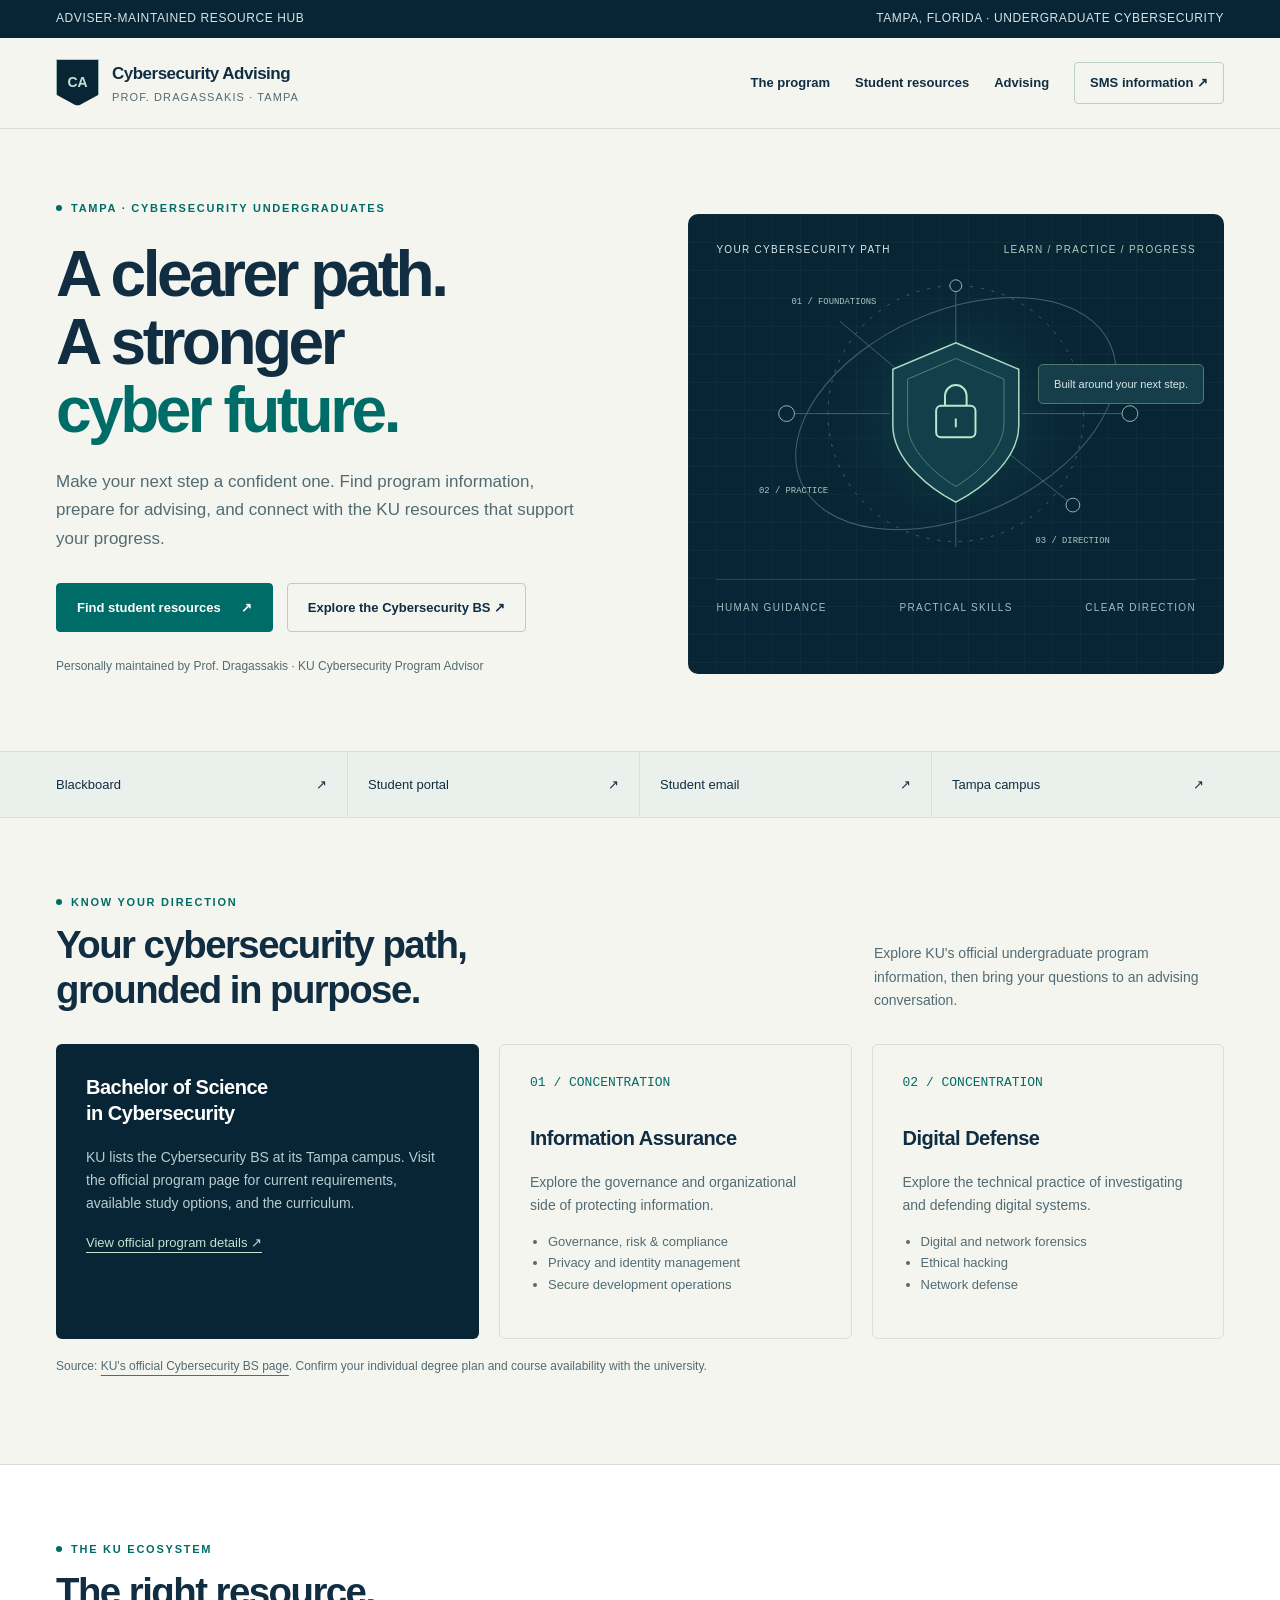
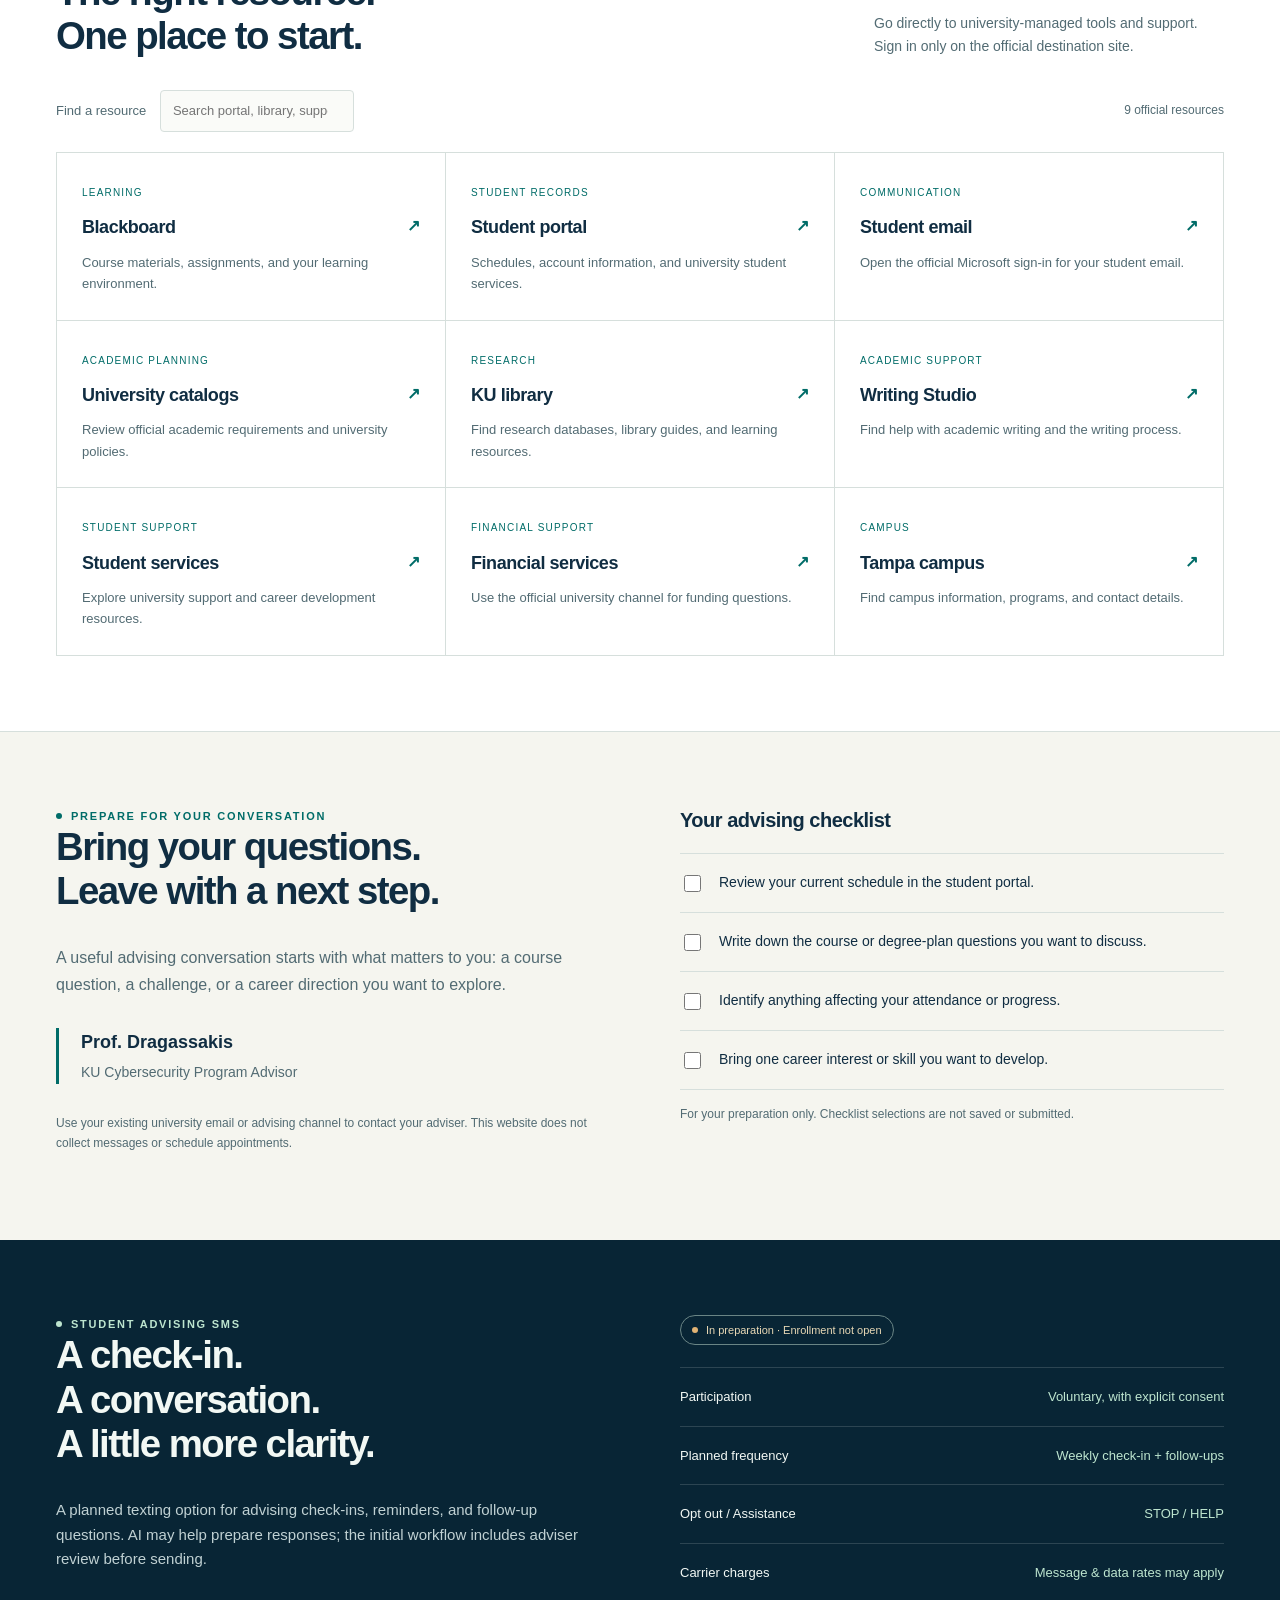
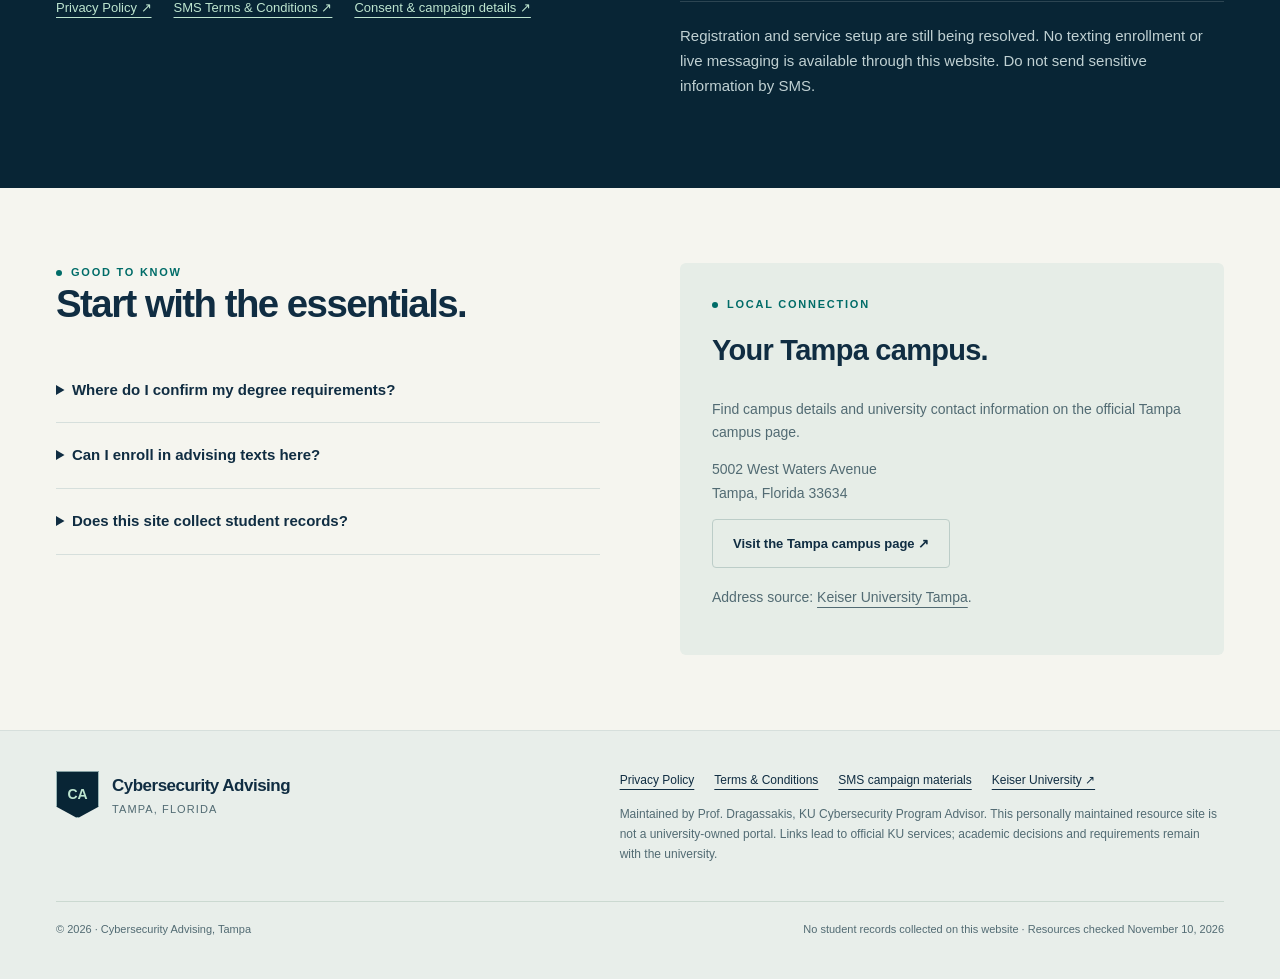
==== index.html @ 7e8a25b2 "Publish Tampa cybersecurity advising hub and SMS policy drafts" ====
<!doctype html><html lang="en"><head><meta charset="utf-8"><meta name="viewport" content="width=device-width,initial-scale=1"><title>Student resources &amp; advising | Cybersecurity Advising Tampa</title><meta name="description" content="A personally maintained Tampa cybersecurity advising hub: official KU resources, Cybersecurity BS information, and Student Advising SMS details."><link rel="icon" href="favicon.svg" type="image/svg+xml"><link rel="stylesheet" href="styles.css"><script src="site.js" defer></script></head><body><a class="skip" href="#main">Skip to content</a><div class="topline"><div class="wrap"><span>ADVISER-MAINTAINED RESOURCE HUB</span><span>TAMPA, FLORIDA · UNDERGRADUATE CYBERSECURITY</span></div></div><header class="masthead"><div class="wrap header-inner"><a class="brand" href="index.html" aria-label="Cybersecurity Advising home"><span class="brand-mark" aria-hidden="true">CA</span><span><strong>Cybersecurity Advising</strong><small>Prof. Dragassakis · Tampa</small></span></a><nav aria-label="Main navigation"><a href="index.html#program">The program</a><a href="index.html#resources">Student resources</a><a href="index.html#advising">Advising</a><a class="nav-cta" href="index.html#sms">SMS information ↗</a></nav></div></header><main id="main"><section class="hero"><div class="wrap hero-grid"><div><div class="eyebrow">TAMPA · CYBERSECURITY UNDERGRADUATES</div><h1>A clearer path.<br>A stronger<br><em>cyber future.</em></h1><p class="hero-lead">Make your next step a confident one. Find program information, prepare for advising, and connect with the KU resources that support your progress.</p><div class="actions"><a class="button" href="#resources">Find student resources <span aria-hidden="true">↗</span></a><a class="button outline" href="https://www.keiseruniversity.edu/programs/information-technology/bachelors-cyber-security/">Explore the Cybersecurity BS ↗</a></div><p class="hero-foot">Personally maintained by Prof. Dragassakis · KU Cybersecurity Program Advisor</p></div><div class="visual" role="img" aria-label="Illustration of connected cybersecurity learning paths: learn, practice, and progress"><div class="visual-top"><span>YOUR CYBERSECURITY PATH</span><span>LEARN / PRACTICE / PROGRESS</span></div><svg viewBox="0 0 460 310" aria-hidden="true"><defs><radialGradient id="glow"><stop stop-color="#23756d" stop-opacity=".45"/><stop offset="1" stop-color="#082535" stop-opacity="0"/></radialGradient></defs><circle cx="230" cy="150" r="150" fill="url(#glow)"/><g fill="none" stroke="#41636b" stroke-width="1"><ellipse cx="230" cy="150" rx="172" ry="104" transform="rotate(-24 230 150)"/><ellipse cx="230" cy="150" rx="130" ry="130" stroke-dasharray="3 8"/><path d="M58 150h105m134 0h110M230 20v66m0 130v70M112 56l71 60m94 69 72 58"/></g><g fill="#082535" stroke="#8ebbb2"><circle cx="58" cy="150" r="8"/><circle cx="407" cy="150" r="8"/><circle cx="230" cy="20" r="6"/><circle cx="349" cy="243" r="7"/></g><path d="M230 78l64 27v57c0 36-40 66-64 78-24-12-64-42-64-78v-57z" fill="#123f49" stroke="#addbc5" stroke-width="1.5"/><path d="M230 94l49 21v45c0 26-27 51-49 64-22-13-49-38-49-64v-45z" fill="none" stroke="#4c827b"/><rect x="210" y="142" width="40" height="32" rx="5" fill="none" stroke="#bde5cf" stroke-width="2"/><path d="M219 142v-10a11 11 0 0 1 22 0v10m-11 13v9" fill="none" stroke="#bde5cf" stroke-width="2"/><g fill="#a8c4c3" font-family="monospace" font-size="9"><text x="63" y="39">01 / FOUNDATIONS</text><text x="311" y="282">03 / DIRECTION</text><text x="30" y="231">02 / PRACTICE</text></g></svg><div class="visual-tag">Built around your next step.</div><div class="visual-bottom"><span>HUMAN GUIDANCE</span><span>PRACTICAL SKILLS</span><span>CLEAR DIRECTION</span></div></div></div></section><div class="quicklinks"><div class="wrap"><a href="https://www.keiseruniversity.edu/blackboard-learn/">Blackboard <span>↗</span></a><a href="https://campusportal.keiseruniversity.edu/">Student portal <span>↗</span></a><a href="https://login.microsoftonline.com/">Student email <span>↗</span></a><a href="https://www.keiseruniversity.edu/tampa/">Tampa campus <span>↗</span></a></div></div>
<section class="section" id="program"><div class="wrap"><div class="section-head"><div><div class="eyebrow">KNOW YOUR DIRECTION</div><h2>Your cybersecurity path,<br>grounded in purpose.</h2></div><p>Explore KU's official undergraduate program information, then bring your questions to an advising conversation.</p></div><div class="program-grid"><article class="program-intro"><h3>Bachelor of Science<br>in Cybersecurity</h3><p>KU lists the Cybersecurity BS at its Tampa campus. Visit the official program page for current requirements, available study options, and the curriculum.</p><a href="https://www.keiseruniversity.edu/programs/information-technology/bachelors-cyber-security/">View official program details ↗</a></article><article class="track"><div class="track-number">01 / CONCENTRATION</div><h3>Information Assurance</h3><p>Explore the governance and organizational side of protecting information.</p><ul><li>Governance, risk &amp; compliance</li><li>Privacy and identity management</li><li>Secure development operations</li></ul></article><article class="track"><div class="track-number">02 / CONCENTRATION</div><h3>Digital Defense</h3><p>Explore the technical practice of investigating and defending digital systems.</p><ul><li>Digital and network forensics</li><li>Ethical hacking</li><li>Network defense</li></ul></article></div><p class="fine" style="margin-top:18px">Source: <a href="https://www.keiseruniversity.edu/programs/information-technology/bachelors-cyber-security/">KU's official Cybersecurity BS page</a>. Confirm your individual degree plan and course availability with the university.</p></div></section>
<section class="section resources" id="resources"><div class="wrap"><div class="section-head"><div><div class="eyebrow">THE KU ECOSYSTEM</div><h2>The right resource.<br>One place to start.</h2></div><p>Go directly to university-managed tools and support. Sign in only on the official destination site.</p></div><div class="search-row"><label for="resource-search">Find a resource <input id="resource-search" type="search" placeholder="Search portal, library, support…"></label><span id="resource-count" role="status" aria-live="polite">9 official resources</span></div><div class="resource-grid"><a class="resource" href="https://www.keiseruniversity.edu/blackboard-learn/"><span class="category">Learning</span><h3>Blackboard <span aria-hidden="true">↗</span></h3><p>Course materials, assignments, and your learning environment.</p></a><a class="resource" href="https://campusportal.keiseruniversity.edu/"><span class="category">Student records</span><h3>Student portal <span aria-hidden="true">↗</span></h3><p>Schedules, account information, and university student services.</p></a><a class="resource" href="https://login.microsoftonline.com/"><span class="category">Communication</span><h3>Student email <span aria-hidden="true">↗</span></h3><p>Open the official Microsoft sign-in for your student email.</p></a><a class="resource" href="https://www.keiseruniversity.edu/catalog/"><span class="category">Academic planning</span><h3>University catalogs <span aria-hidden="true">↗</span></h3><p>Review official academic requirements and university policies.</p></a><a class="resource" href="https://keiseruniversity.libguides.com/"><span class="category">Research</span><h3>KU library <span aria-hidden="true">↗</span></h3><p>Find research databases, library guides, and learning resources.</p></a><a class="resource" href="https://www.keiseruniversity.edu/writing-studio/"><span class="category">Academic support</span><h3>Writing Studio <span aria-hidden="true">↗</span></h3><p>Find help with academic writing and the writing process.</p></a><a class="resource" href="https://www.keiseruniversity.edu/student-services/"><span class="category">Student support</span><h3>Student services <span aria-hidden="true">↗</span></h3><p>Explore university support and career development resources.</p></a><a class="resource" href="https://www.keiseruniversity.edu/financial-services/"><span class="category">Financial support</span><h3>Financial services <span aria-hidden="true">↗</span></h3><p>Use the official university channel for funding questions.</p></a><a class="resource" href="https://www.keiseruniversity.edu/tampa/"><span class="category">Campus</span><h3>Tampa campus <span aria-hidden="true">↗</span></h3><p>Find campus information, programs, and contact details.</p></a></div></div></section>
<section class="section" id="advising"><div class="wrap two-col"><div><div class="eyebrow">PREPARE FOR YOUR CONVERSATION</div><h2>Bring your questions.<br>Leave with a next step.</h2><p style="color:var(--muted)">A useful advising conversation starts with what matters to you: a course question, a challenge, or a career direction you want to explore.</p><div class="adviser-block"><p class="adviser-name">Prof. Dragassakis</p><p class="adviser-role">KU Cybersecurity Program Advisor</p></div><p class="fine">Use your existing university email or advising channel to contact your adviser. This website does not collect messages or schedule appointments.</p></div><div><h3>Your advising checklist</h3><div class="checklist"><label><input type="checkbox">Review your current schedule in the student portal.</label><label><input type="checkbox">Write down the course or degree-plan questions you want to discuss.</label><label><input type="checkbox">Identify anything affecting your attendance or progress.</label><label><input type="checkbox">Bring one career interest or skill you want to develop.</label></div><p class="fine" style="margin-top:15px">For your preparation only. Checklist selections are not saved or submitted.</p></div></div></section>
<section class="section sms" id="sms"><div class="wrap two-col"><div><div class="eyebrow">STUDENT ADVISING SMS</div><h2>A check-in.<br>A conversation.<br>A little more clarity.</h2><p>A planned texting option for advising check-ins, reminders, and follow-up questions. AI may help prepare responses; the initial workflow includes adviser review before sending.</p><div class="sms-links"><a href="privacy.html">Privacy Policy ↗</a><a href="terms.html">SMS Terms &amp; Conditions ↗</a><a href="campaign.html">Consent &amp; campaign details ↗</a></div></div><div><span class="status">In preparation · Enrollment not open</span><div class="sms-details"><div><span>Participation</span><strong>Voluntary, with explicit consent</strong></div><div><span>Planned frequency</span><strong>Weekly check-in + follow-ups</strong></div><div><span>Opt out / Assistance</span><strong>STOP / HELP</strong></div><div><span>Carrier charges</span><strong>Message &amp; data rates may apply</strong></div></div><p class="fine" style="margin-top:22px">Registration and service setup are still being resolved. No texting enrollment or live messaging is available through this website. Do not send sensitive information by SMS.</p></div></div></section>
<section class="section"><div class="wrap two-col"><div class="faq"><div class="eyebrow">GOOD TO KNOW</div><h2>Start with the essentials.</h2><details><summary>Where do I confirm my degree requirements?</summary><p>Use the official KU catalog and Cybersecurity BS page, then confirm your individual plan with your adviser or registrar. This hub does not make academic decisions.</p></details><details><summary>Can I enroll in advising texts here?</summary><p>Not yet. The SMS service is in preparation. Any future enrollment will require explicit permission, and participation will be optional.</p></details><details><summary>Does this site collect student records?</summary><p>No. This informational site has no student-data forms or login. Resource links take you to external university systems.</p></details></div><aside class="campus"><div class="eyebrow">LOCAL CONNECTION</div><h3 style="font-size:29px;margin-top:18px">Your Tampa campus.</h3><p>Find campus details and university contact information on the official Tampa campus page.</p><p>5002 West Waters Avenue<br>Tampa, Florida 33634</p><a class="button outline" href="https://www.keiseruniversity.edu/tampa/">Visit the Tampa campus page ↗</a><p class="fine" style="margin-top:18px">Address source: <a href="https://www.keiseruniversity.edu/tampa/">Keiser University Tampa</a>.</p></aside></div></section></main><footer><div class="wrap"><div class="footer-grid"><div><a class="brand" href="index.html"><span class="brand-mark" aria-hidden="true">CA</span><span><strong>Cybersecurity Advising</strong><small>Tampa, Florida</small></span></a></div><div><div class="footer-links"><a href="privacy.html">Privacy Policy</a><a href="terms.html">Terms &amp; Conditions</a><a href="campaign.html">SMS campaign materials</a><a href="https://www.keiseruniversity.edu/">Keiser University ↗</a></div><p>Maintained by Prof. Dragassakis, KU Cybersecurity Program Advisor. This personally maintained resource site is not a university-owned portal. Links lead to official KU services; academic decisions and requirements remain with the university.</p></div></div><div class="footer-bottom"><span>© 2026 · Cybersecurity Advising, Tampa</span><span>No student records collected on this website · Resources checked November 10, 2026</span></div></div></footer></body></html>
---- styles.css ----
:root{--ink:#102d42;--navy:#082535;--teal:#006c68;--mint:#bde5cf;--paper:#f5f5ef;--line:#d6dfdc;--muted:#526b73}*{box-sizing:border-box}html{scroll-behavior:smooth;scroll-padding-top:100px}body{margin:0;background:var(--paper);color:var(--ink);font:16px/1.65 'Segoe UI',Arial,sans-serif}a{color:inherit;text-underline-offset:5px}button,input{font:inherit}a:focus-visible,button:focus-visible,input:focus-visible,summary:focus-visible{outline:3px solid #d89440;outline-offset:4px}a:hover{color:var(--teal)}.wrap{max-width:1240px;margin:auto;padding:0 36px}.topline{background:var(--navy);color:#d3e4e7;font-size:12px;letter-spacing:.05em;padding:9px 0}.topline .wrap{display:flex;justify-content:space-between;gap:15px}.masthead{background:#f5f5eff5;border-bottom:1px solid var(--line);position:sticky;top:0;z-index:10}.header-inner{min-height:90px;display:flex;align-items:center;justify-content:space-between;gap:30px}.brand{display:flex;align-items:center;gap:13px;text-decoration:none}.brand-mark{display:grid;place-items:center;width:43px;height:47px;border:1px solid #9bb7b7;background:var(--navy);color:var(--mint);font-weight:700;font-size:14px;clip-path:polygon(0 0,100% 0,100% 75%,50% 100%,0 75%)}.brand strong{display:block;font-size:17px;letter-spacing:-.03em}.brand small{display:block;color:var(--muted);font-size:11px;letter-spacing:.1em;text-transform:uppercase}nav{display:flex;align-items:center;gap:25px;font-size:13px;font-weight:600}nav a{text-decoration:none}.nav-cta{border:1px solid #becdca;padding:9px 15px;border-radius:4px}.eyebrow{font-size:11px;font-weight:700;letter-spacing:.16em;text-transform:uppercase;color:var(--teal);display:flex;align-items:center;gap:9px}.eyebrow:before{content:'';height:6px;width:6px;background:currentColor;border-radius:50%}h1,h2,h3,p{margin-top:0}h1{font-size:clamp(42px,5vw,68px);line-height:1.06;font-weight:600;letter-spacing:-.055em;margin:24px 0}h2{font-size:clamp(28px,3vw,40px);letter-spacing:-.04em;line-height:1.15;font-weight:600}h3{font-size:20px;letter-spacing:-.025em;line-height:1.3}.hero{padding:70px 0 62px}.hero-grid{display:grid;grid-template-columns:1.05fr 1fr;gap:70px;align-items:center}.hero h1 em{font-style:normal;color:var(--teal)}.hero-lead{font-size:17px;color:var(--muted);max-width:520px}.actions{display:flex;gap:14px;align-items:center;flex-wrap:wrap;margin-top:30px}.button{display:inline-flex;gap:20px;align-items:center;justify-content:space-between;padding:13px 20px;background:var(--teal);color:white;text-decoration:none;font-size:13px;font-weight:600;border-radius:4px;border:1px solid var(--teal)}.button:hover{background:#004e4c;color:white}.button.outline{background:transparent;color:var(--ink);border-color:#bccdc8}.hero-foot{font-size:12px;color:var(--muted);margin-top:25px}.visual{position:relative;background:var(--navy);border-radius:10px;min-height:460px;padding:28px;color:#d9e7e7;overflow:hidden}.visual:before{content:'';position:absolute;inset:0;background-image:linear-gradient(#acd4c909 1px,transparent 1px),linear-gradient(90deg,#acd4c909 1px,transparent 1px);background-size:28px 28px}.visual-top,.visual-bottom{position:relative;display:flex;justify-content:space-between;gap:20px;font-size:10px;text-transform:uppercase;letter-spacing:.13em}.visual-top span:last-child{color:#a6d5bf}.visual svg{position:relative;display:block;width:100%;height:305px;margin:8px 0}.visual-bottom{border-top:1px solid #ffffff20;padding-top:20px;color:#a1bec1}.visual-tag{position:absolute;right:20px;top:150px;background:#163d4a;border:1px solid #547675;border-radius:5px;padding:10px 15px;font-size:11px}.quicklinks{border-top:1px solid var(--line);border-bottom:1px solid var(--line);background:#eaf0eb}.quicklinks .wrap{display:grid;grid-template-columns:repeat(4,1fr)}.quicklinks a{text-decoration:none;padding:22px 20px;border-right:1px solid var(--line);font-size:13px;display:flex;justify-content:space-between;gap:10px}.quicklinks a:first-child{padding-left:0}.quicklinks a:last-child{border:0}.section{padding:75px 0}.section-head{display:flex;align-items:end;justify-content:space-between;gap:35px;margin-bottom:32px}.section-head h2{max-width:540px;margin:12px 0 0}.section-head>p{max-width:350px;color:var(--muted);font-size:14px;margin:0}.program-grid{display:grid;grid-template-columns:1.2fr 1fr 1fr;gap:20px}.program-intro{background:var(--navy);color:white;padding:30px;border-radius:6px}.program-intro p{color:#b6ccd0;font-size:14px}.program-intro a{color:var(--mint);font-size:13px}.track{border:1px solid var(--line);padding:30px;border-radius:6px}.track-number{font:13px monospace;color:var(--teal);margin-bottom:35px}.track p{font-size:14px;color:var(--muted)}.track ul{padding-left:18px;font-size:13px;color:var(--muted)}.resources{background:white;border-block:1px solid var(--line)}.search-row{display:flex;align-items:center;gap:20px;justify-content:space-between;margin-bottom:20px}.search-row label{font-size:13px;color:var(--muted)}#resource-search{margin-left:10px;border:1px solid var(--line);border-radius:4px;padding:9px 12px;max-width:100%;background:#fafbf8}#resource-count{font-size:12px;color:var(--muted)}.resource-grid{display:grid;grid-template-columns:repeat(3,1fr);gap:0;border-top:1px solid var(--line);border-left:1px solid var(--line)}.resource{display:block;border-right:1px solid var(--line);border-bottom:1px solid var(--line);padding:25px;text-decoration:none;transition:background .15s}.resource:hover{background:#f0f6f0}.resource[hidden]{display:none}.resource .category{font-size:10px;letter-spacing:.12em;color:var(--teal);text-transform:uppercase}.resource h3{display:flex;justify-content:space-between;gap:20px;margin:12px 0;font-size:18px}.resource h3 span{font-size:16px;color:var(--teal)}.resource p{color:var(--muted);font-size:13px;margin:0}.two-col{display:grid;grid-template-columns:1fr 1fr;gap:80px}.checklist{border-top:1px solid var(--line)}.checklist label{padding:17px 0;display:flex;gap:15px;border-bottom:1px solid var(--line);font-size:14px;align-items:start}.checklist input{accent-color:var(--teal);width:17px;height:17px;margin-top:4px;flex-shrink:0}.checklist label:has(input:checked){color:var(--muted)}.adviser-name{font-size:18px;font-weight:600;margin-bottom:3px}.adviser-role{color:var(--muted);font-size:14px}.adviser-block{border-left:3px solid var(--teal);padding-left:22px;margin:30px 0}.fine{font-size:12px;color:var(--muted)}.sms{background:var(--navy);color:#f2f8f4}.sms .eyebrow{color:var(--mint)}.sms p{color:#c0d1d3;font-size:15px}.sms a{color:var(--mint)}.status{display:inline-flex;align-items:center;gap:8px;font-size:11px;border:1px solid #6a8585;border-radius:100px;padding:5px 11px;color:#e8d8b5;margin-bottom:22px}.status:before{content:'';width:6px;height:6px;background:#e1b375;border-radius:50%}.sms-details{display:grid;gap:0;border-top:1px solid #ffffff25}.sms-details>div{display:flex;justify-content:space-between;border-bottom:1px solid #ffffff25;padding:18px 0;font-size:13px}.sms-details strong{font-weight:500;color:var(--mint)}.sms-links{display:flex;flex-wrap:wrap;gap:22px;margin-top:25px;font-size:13px}.faq details{border-bottom:1px solid var(--line);padding:20px 0}.faq summary{font-weight:600;cursor:pointer;font-size:15px}.faq details p{font-size:14px;color:var(--muted);padding:15px 0 0;margin:0;max-width:800px}.campus{background:#e6ede7;padding:32px;border-radius:6px}.campus p{font-size:14px;color:var(--muted)}footer{background:#e8eeea;border-top:1px solid var(--line);padding:40px 0}.footer-grid{display:grid;grid-template-columns:1fr 1.2fr;gap:60px}.footer-links{display:flex;gap:20px;flex-wrap:wrap;font-size:12px;margin-bottom:14px}.footer-grid p{font-size:12px;color:var(--muted)}.footer-bottom{border-top:1px solid #cbd9d1;margin-top:25px;padding-top:18px;display:flex;justify-content:space-between;gap:15px;font-size:11px;color:var(--muted)}.skip{position:fixed;top:-80px;left:20px;background:white;padding:12px;z-index:50}.skip:focus{top:10px}.legal-head{background:var(--navy);color:white;padding:50px 0}.legal-head .eyebrow{color:var(--mint)}.legal-head h1{font-size:46px}.legal-head p{color:#b6ccd0;font-size:14px}.legal-layout{display:grid;grid-template-columns:220px 1fr;gap:55px;padding-block:45px}.legal-nav{align-self:start;position:sticky;top:120px;display:grid;gap:14px;font-size:13px}.legal-content{background:white;border:1px solid var(--line);padding:38px;border-radius:6px;max-width:100%;min-width:0}.legal-content p,.legal-content li{font-size:15px;color:#405963}.legal-content h2{font-size:24px;margin:32px 0 12px}.notice{background:#f4ecd9;border-left:3px solid #a47c2c;padding:15px 18px;font-size:13px;margin-bottom:25px}.legal-content code{white-space:pre-wrap}.quote{border-left:3px solid var(--teal);padding:15px 20px;background:#f0f5f0}.page-meta{font-size:12px;color:var(--muted)}@media(max-width:1000px){nav{gap:15px}.hero-grid{gap:35px}.hero h1{font-size:50px}.program-grid{grid-template-columns:1fr 1fr}.program-intro{grid-column:1/-1}.two-col{gap:40px}.visual{min-height:420px}.visual svg{height:280px}.legal-layout{grid-template-columns:170px 1fr;gap:25px}}@media(max-width:700px){.wrap{padding-inline:22px}.topline .wrap{font-size:10px}.topline span:last-child{display:none}.header-inner{min-height:105px;flex-wrap:wrap;gap:12px;padding-block:15px}nav{width:100%;justify-content:space-between;font-size:11px;gap:10px}.brand strong{font-size:16px}.hero{padding-block:38px}.hero-grid{grid-template-columns:1fr;gap:30px}.hero h1{font-size:46px}.hero-lead{font-size:16px}.visual{min-height:360px}.visual svg{height:240px}.visual-tag{top:125px}.quicklinks .wrap{grid-template-columns:1fr 1fr}.quicklinks a{padding:16px 8px!important;border-bottom:1px solid var(--line);font-size:11px}.section{padding-block:48px}.section-head{display:block}.section-head>p{margin-top:18px}.program-grid,.two-col,.footer-grid{grid-template-columns:1fr;gap:25px}.program-intro{grid-column:auto}.track-number{margin-bottom:18px}.resource-grid{grid-template-columns:1fr 1fr}.resource{padding:18px}.resource h3{font-size:16px}.search-row{align-items:start;gap:10px}.search-row label{display:grid;gap:5px}#resource-search{margin:0;width:220px}.legal-layout{grid-template-columns:1fr}.legal-nav{position:static;display:flex;flex-wrap:wrap;gap:15px}.legal-content{padding:23px}.legal-head h1{font-size:36px}.footer-bottom{flex-direction:column}.sms-details>div{gap:15px}.campus{padding:24px}}@media(prefers-reduced-motion:reduce){html{scroll-behavior:auto}.resource{transition:none}}@media print{.masthead,.topline,.legal-nav,footer{display:none}.legal-layout{display:block}.legal-content{border:0}.legal-head{background:white;color:black}.wrap{padding:0}}
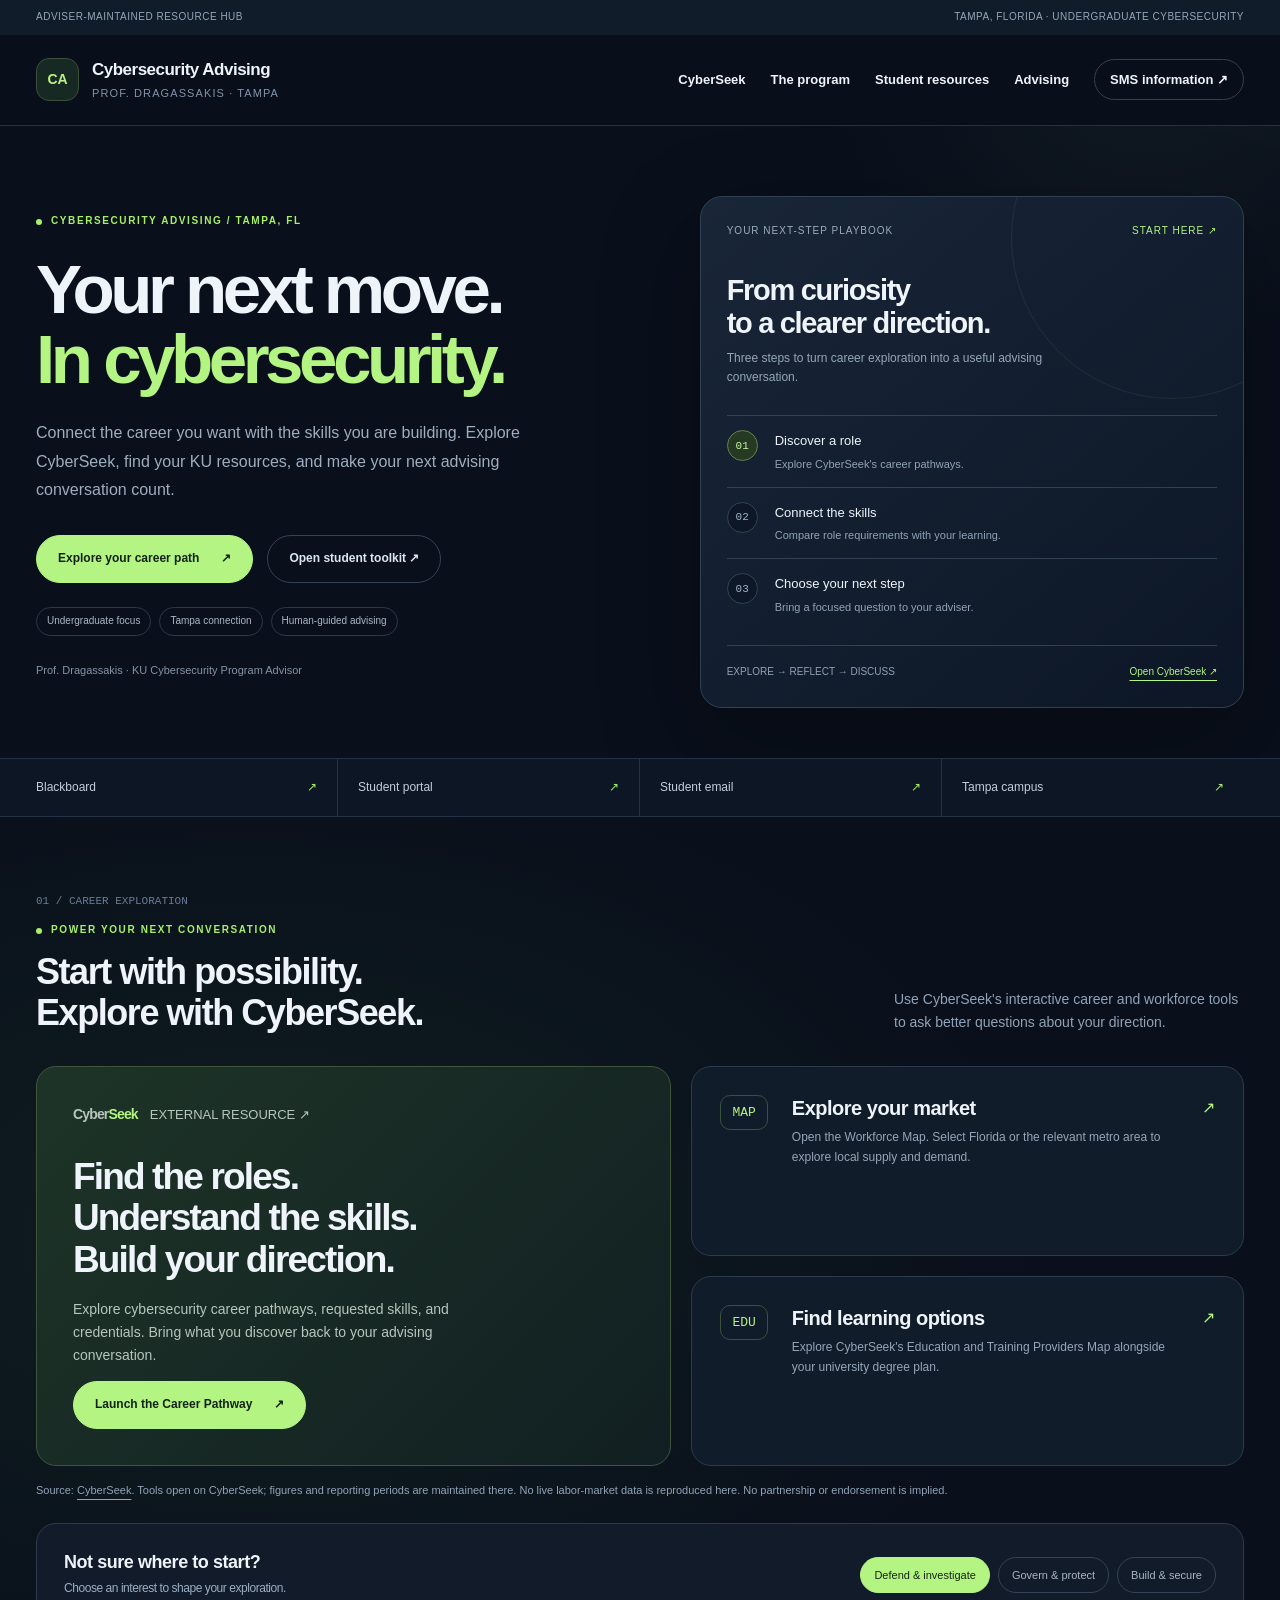
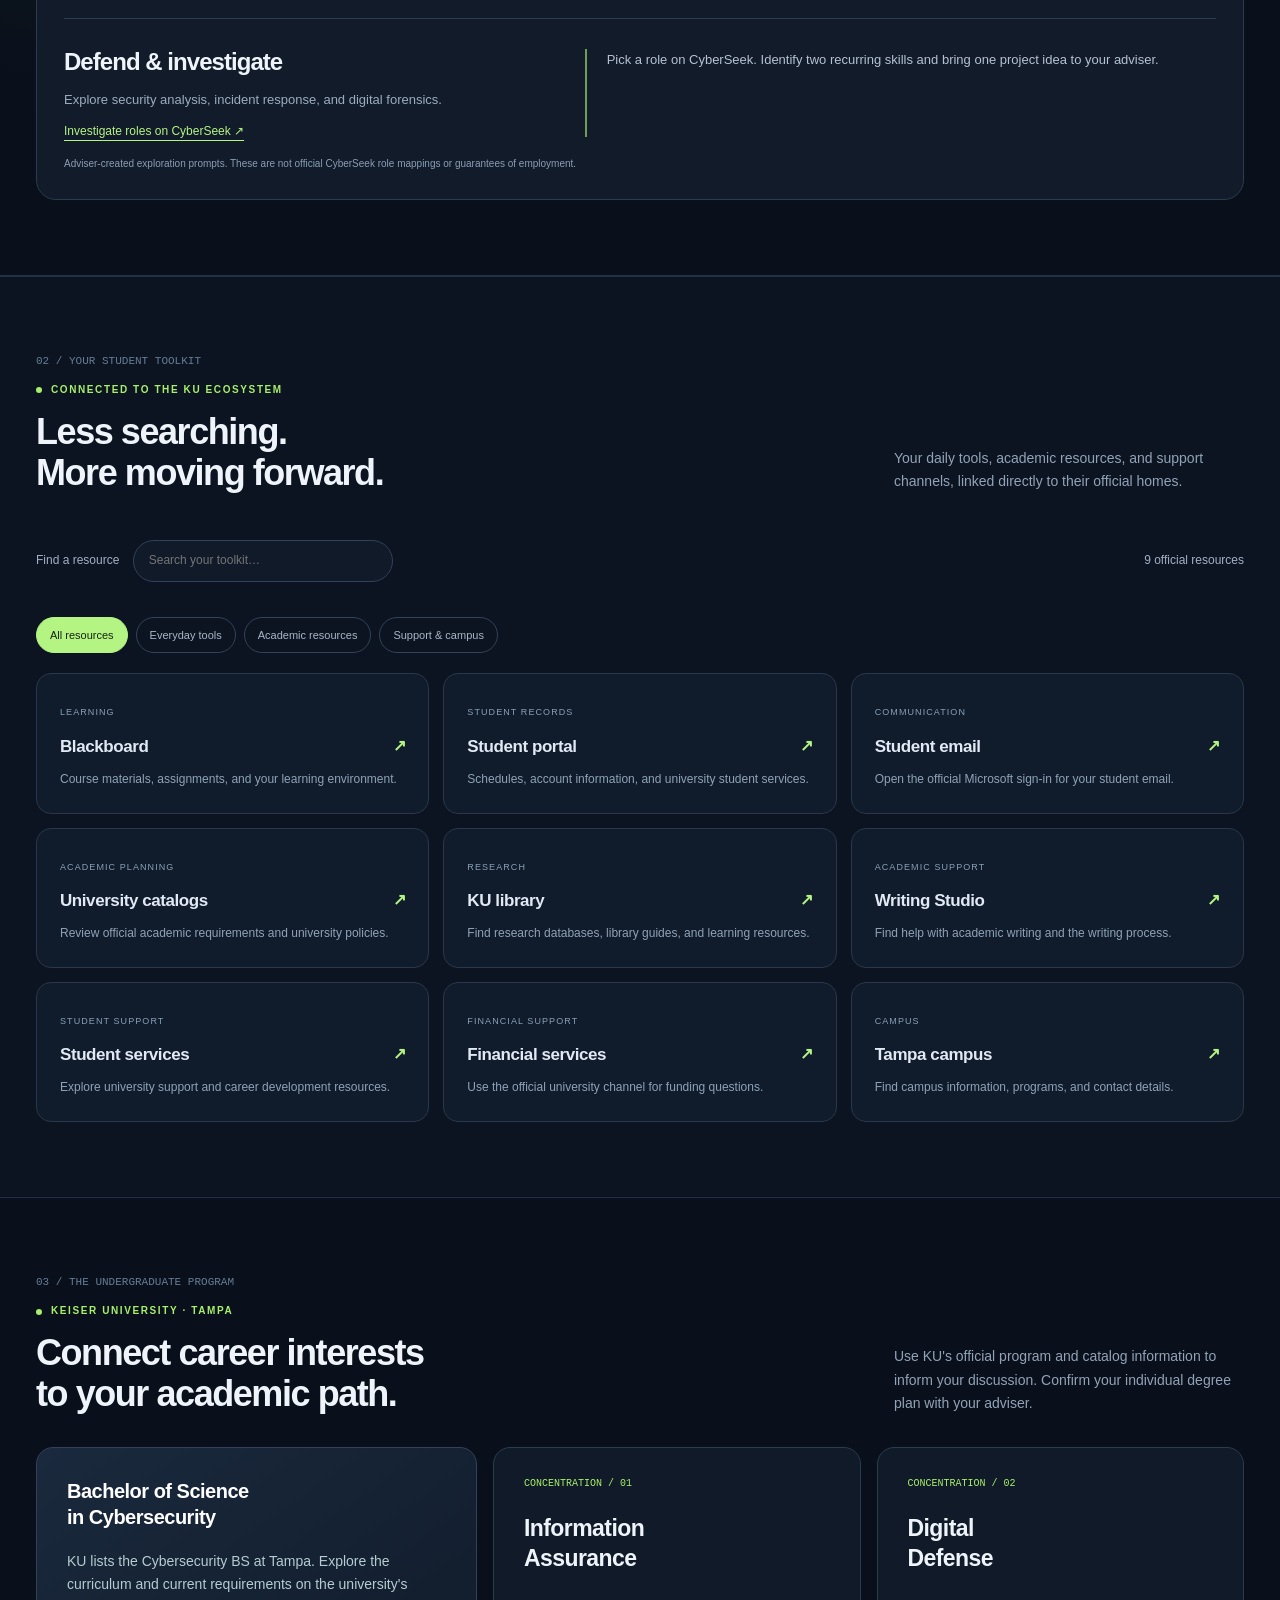
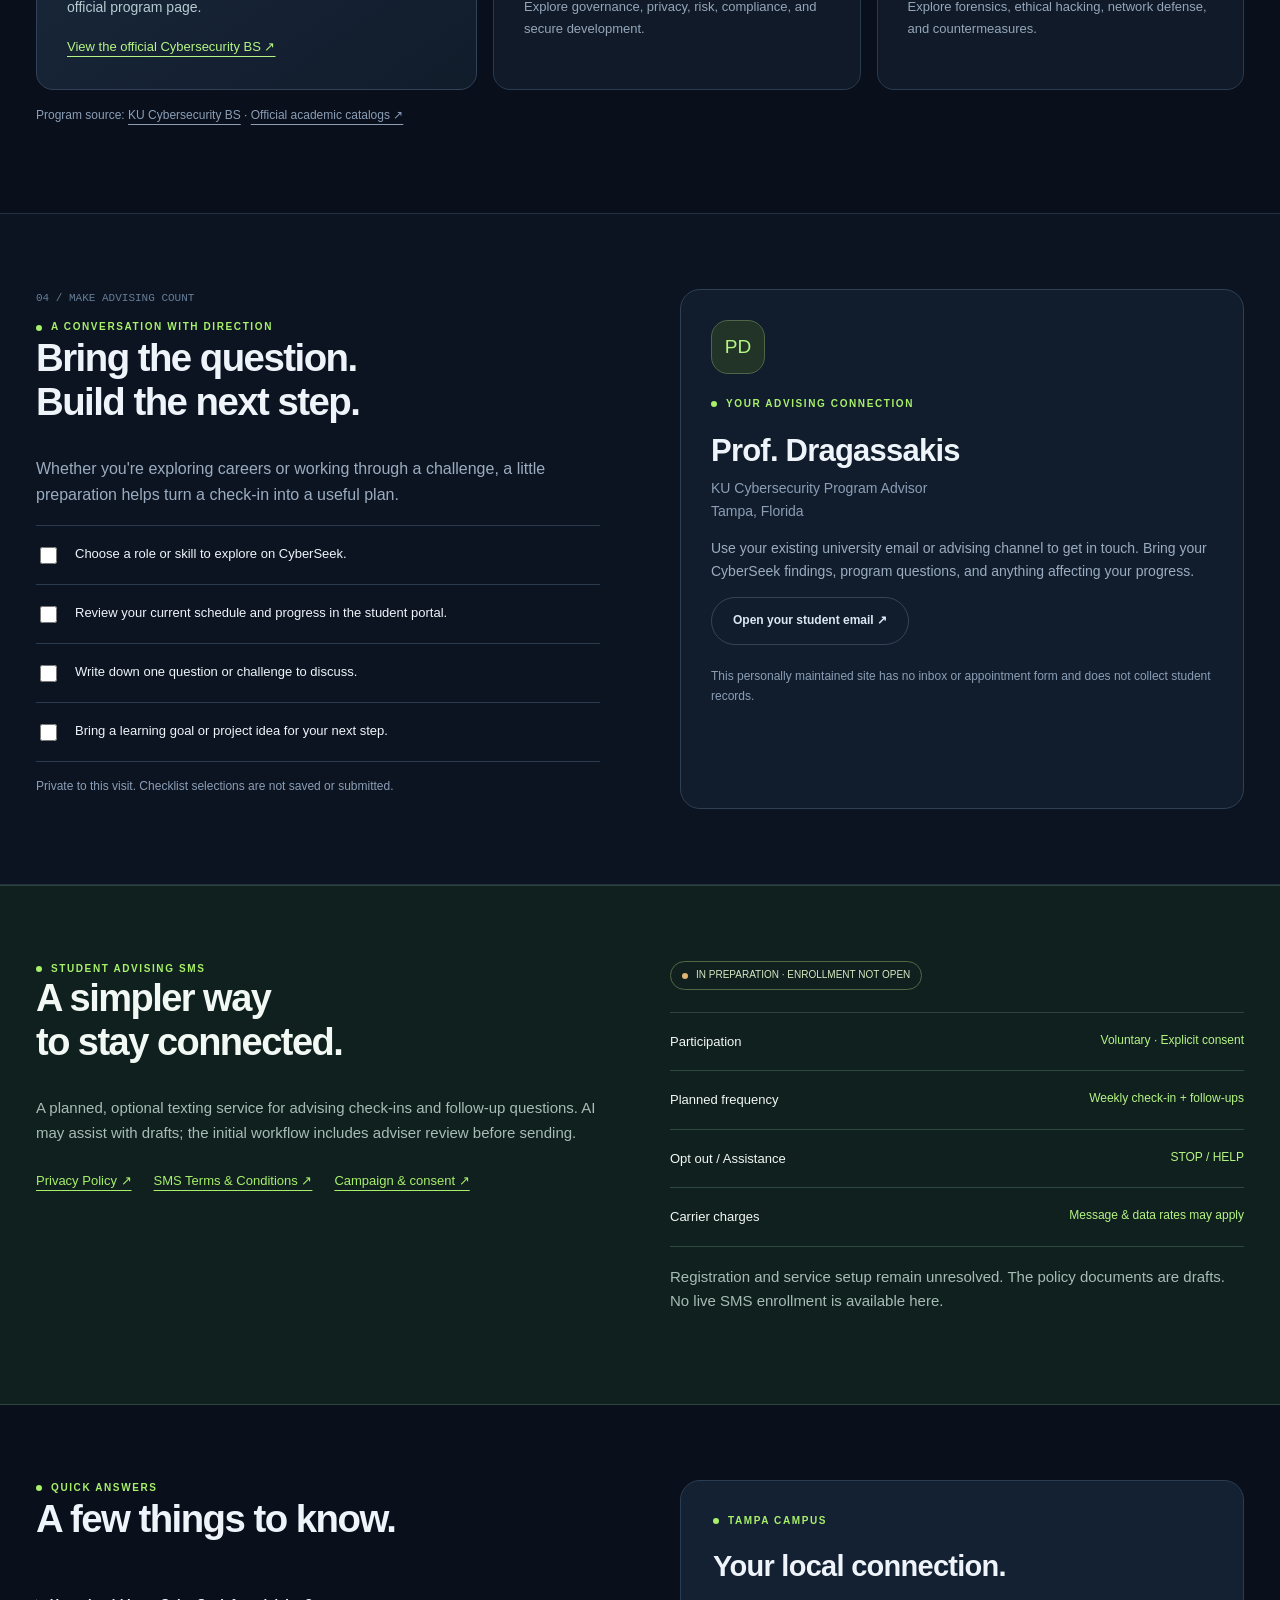
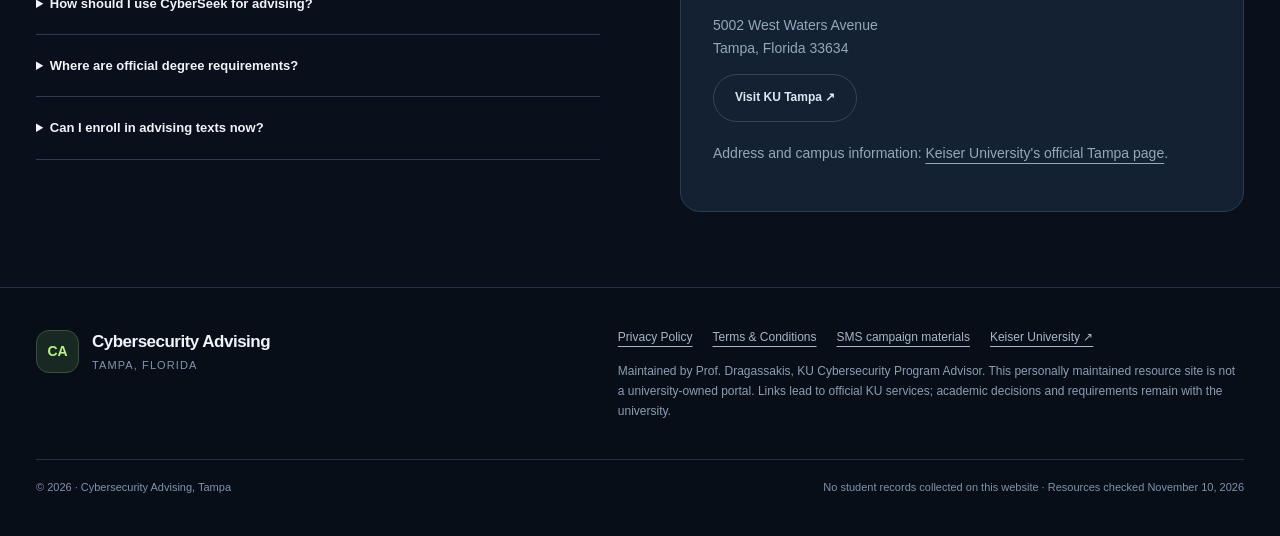
==== commit 12bdcbb9: "Modernize advising hub around CyberSeek career exploration" ====
--- a/index.html
+++ b/index.html
@@ -1,6 +1,41 @@
-<!doctype html><html lang="en"><head><meta charset="utf-8"><meta name="viewport" content="width=device-width,initial-scale=1"><title>Student resources &amp; advising | Cybersecurity Advising Tampa</title><meta name="description" content="A personally maintained Tampa cybersecurity advising hub: official KU resources, Cybersecurity BS information, and Student Advising SMS details."><link rel="icon" href="favicon.svg" type="image/svg+xml"><link rel="stylesheet" href="styles.css"><script src="site.js" defer></script></head><body><a class="skip" href="#main">Skip to content</a><div class="topline"><div class="wrap"><span>ADVISER-MAINTAINED RESOURCE HUB</span><span>TAMPA, FLORIDA · UNDERGRADUATE CYBERSECURITY</span></div></div><header class="masthead"><div class="wrap header-inner"><a class="brand" href="index.html" aria-label="Cybersecurity Advising home"><span class="brand-mark" aria-hidden="true">CA</span><span><strong>Cybersecurity Advising</strong><small>Prof. Dragassakis · Tampa</small></span></a><nav aria-label="Main navigation"><a href="index.html#program">The program</a><a href="index.html#resources">Student resources</a><a href="index.html#advising">Advising</a><a class="nav-cta" href="index.html#sms">SMS information ↗</a></nav></div></header><main id="main"><section class="hero"><div class="wrap hero-grid"><div><div class="eyebrow">TAMPA · CYBERSECURITY UNDERGRADUATES</div><h1>A clearer path.<br>A stronger<br><em>cyber future.</em></h1><p class="hero-lead">Make your next step a confident one. Find program information, prepare for advising, and connect with the KU resources that support your progress.</p><div class="actions"><a class="button" href="#resources">Find student resources <span aria-hidden="true">↗</span></a><a class="button outline" href="https://www.keiseruniversity.edu/programs/information-technology/bachelors-cyber-security/">Explore the Cybersecurity BS ↗</a></div><p class="hero-foot">Personally maintained by Prof. Dragassakis · KU Cybersecurity Program Advisor</p></div><div class="visual" role="img" aria-label="Illustration of connected cybersecurity learning paths: learn, practice, and progress"><div class="visual-top"><span>YOUR CYBERSECURITY PATH</span><span>LEARN / PRACTICE / PROGRESS</span></div><svg viewBox="0 0 460 310" aria-hidden="true"><defs><radialGradient id="glow"><stop stop-color="#23756d" stop-opacity=".45"/><stop offset="1" stop-color="#082535" stop-opacity="0"/></radialGradient></defs><circle cx="230" cy="150" r="150" fill="url(#glow)"/><g fill="none" stroke="#41636b" stroke-width="1"><ellipse cx="230" cy="150" rx="172" ry="104" transform="rotate(-24 230 150)"/><ellipse cx="230" cy="150" rx="130" ry="130" stroke-dasharray="3 8"/><path d="M58 150h105m134 0h110M230 20v66m0 130v70M112 56l71 60m94 69 72 58"/></g><g fill="#082535" stroke="#8ebbb2"><circle cx="58" cy="150" r="8"/><circle cx="407" cy="150" r="8"/><circle cx="230" cy="20" r="6"/><circle cx="349" cy="243" r="7"/></g><path d="M230 78l64 27v57c0 36-40 66-64 78-24-12-64-42-64-78v-57z" fill="#123f49" stroke="#addbc5" stroke-width="1.5"/><path d="M230 94l49 21v45c0 26-27 51-49 64-22-13-49-38-49-64v-45z" fill="none" stroke="#4c827b"/><rect x="210" y="142" width="40" height="32" rx="5" fill="none" stroke="#bde5cf" stroke-width="2"/><path d="M219 142v-10a11 11 0 0 1 22 0v10m-11 13v9" fill="none" stroke="#bde5cf" stroke-width="2"/><g fill="#a8c4c3" font-family="monospace" font-size="9"><text x="63" y="39">01 / FOUNDATIONS</text><text x="311" y="282">03 / DIRECTION</text><text x="30" y="231">02 / PRACTICE</text></g></svg><div class="visual-tag">Built around your next step.</div><div class="visual-bottom"><span>HUMAN GUIDANCE</span><span>PRACTICAL SKILLS</span><span>CLEAR DIRECTION</span></div></div></div></section><div class="quicklinks"><div class="wrap"><a href="https://www.keiseruniversity.edu/blackboard-learn/">Blackboard <span>↗</span></a><a href="https://campusportal.keiseruniversity.edu/">Student portal <span>↗</span></a><a href="https://login.microsoftonline.com/">Student email <span>↗</span></a><a href="https://www.keiseruniversity.edu/tampa/">Tampa campus <span>↗</span></a></div></div>
-<section class="section" id="program"><div class="wrap"><div class="section-head"><div><div class="eyebrow">KNOW YOUR DIRECTION</div><h2>Your cybersecurity path,<br>grounded in purpose.</h2></div><p>Explore KU's official undergraduate program information, then bring your questions to an advising conversation.</p></div><div class="program-grid"><article class="program-intro"><h3>Bachelor of Science<br>in Cybersecurity</h3><p>KU lists the Cybersecurity BS at its Tampa campus. Visit the official program page for current requirements, available study options, and the curriculum.</p><a href="https://www.keiseruniversity.edu/programs/information-technology/bachelors-cyber-security/">View official program details ↗</a></article><article class="track"><div class="track-number">01 / CONCENTRATION</div><h3>Information Assurance</h3><p>Explore the governance and organizational side of protecting information.</p><ul><li>Governance, risk &amp; compliance</li><li>Privacy and identity management</li><li>Secure development operations</li></ul></article><article class="track"><div class="track-number">02 / CONCENTRATION</div><h3>Digital Defense</h3><p>Explore the technical practice of investigating and defending digital systems.</p><ul><li>Digital and network forensics</li><li>Ethical hacking</li><li>Network defense</li></ul></article></div><p class="fine" style="margin-top:18px">Source: <a href="https://www.keiseruniversity.edu/programs/information-technology/bachelors-cyber-security/">KU's official Cybersecurity BS page</a>. Confirm your individual degree plan and course availability with the university.</p></div></section>
-<section class="section resources" id="resources"><div class="wrap"><div class="section-head"><div><div class="eyebrow">THE KU ECOSYSTEM</div><h2>The right resource.<br>One place to start.</h2></div><p>Go directly to university-managed tools and support. Sign in only on the official destination site.</p></div><div class="search-row"><label for="resource-search">Find a resource <input id="resource-search" type="search" placeholder="Search portal, library, support…"></label><span id="resource-count" role="status" aria-live="polite">9 official resources</span></div><div class="resource-grid"><a class="resource" href="https://www.keiseruniversity.edu/blackboard-learn/"><span class="category">Learning</span><h3>Blackboard <span aria-hidden="true">↗</span></h3><p>Course materials, assignments, and your learning environment.</p></a><a class="resource" href="https://campusportal.keiseruniversity.edu/"><span class="category">Student records</span><h3>Student portal <span aria-hidden="true">↗</span></h3><p>Schedules, account information, and university student services.</p></a><a class="resource" href="https://login.microsoftonline.com/"><span class="category">Communication</span><h3>Student email <span aria-hidden="true">↗</span></h3><p>Open the official Microsoft sign-in for your student email.</p></a><a class="resource" href="https://www.keiseruniversity.edu/catalog/"><span class="category">Academic planning</span><h3>University catalogs <span aria-hidden="true">↗</span></h3><p>Review official academic requirements and university policies.</p></a><a class="resource" href="https://keiseruniversity.libguides.com/"><span class="category">Research</span><h3>KU library <span aria-hidden="true">↗</span></h3><p>Find research databases, library guides, and learning resources.</p></a><a class="resource" href="https://www.keiseruniversity.edu/writing-studio/"><span class="category">Academic support</span><h3>Writing Studio <span aria-hidden="true">↗</span></h3><p>Find help with academic writing and the writing process.</p></a><a class="resource" href="https://www.keiseruniversity.edu/student-services/"><span class="category">Student support</span><h3>Student services <span aria-hidden="true">↗</span></h3><p>Explore university support and career development resources.</p></a><a class="resource" href="https://www.keiseruniversity.edu/financial-services/"><span class="category">Financial support</span><h3>Financial services <span aria-hidden="true">↗</span></h3><p>Use the official university channel for funding questions.</p></a><a class="resource" href="https://www.keiseruniversity.edu/tampa/"><span class="category">Campus</span><h3>Tampa campus <span aria-hidden="true">↗</span></h3><p>Find campus information, programs, and contact details.</p></a></div></div></section>
-<section class="section" id="advising"><div class="wrap two-col"><div><div class="eyebrow">PREPARE FOR YOUR CONVERSATION</div><h2>Bring your questions.<br>Leave with a next step.</h2><p style="color:var(--muted)">A useful advising conversation starts with what matters to you: a course question, a challenge, or a career direction you want to explore.</p><div class="adviser-block"><p class="adviser-name">Prof. Dragassakis</p><p class="adviser-role">KU Cybersecurity Program Advisor</p></div><p class="fine">Use your existing university email or advising channel to contact your adviser. This website does not collect messages or schedule appointments.</p></div><div><h3>Your advising checklist</h3><div class="checklist"><label><input type="checkbox">Review your current schedule in the student portal.</label><label><input type="checkbox">Write down the course or degree-plan questions you want to discuss.</label><label><input type="checkbox">Identify anything affecting your attendance or progress.</label><label><input type="checkbox">Bring one career interest or skill you want to develop.</label></div><p class="fine" style="margin-top:15px">For your preparation only. Checklist selections are not saved or submitted.</p></div></div></section>
-<section class="section sms" id="sms"><div class="wrap two-col"><div><div class="eyebrow">STUDENT ADVISING SMS</div><h2>A check-in.<br>A conversation.<br>A little more clarity.</h2><p>A planned texting option for advising check-ins, reminders, and follow-up questions. AI may help prepare responses; the initial workflow includes adviser review before sending.</p><div class="sms-links"><a href="privacy.html">Privacy Policy ↗</a><a href="terms.html">SMS Terms &amp; Conditions ↗</a><a href="campaign.html">Consent &amp; campaign details ↗</a></div></div><div><span class="status">In preparation · Enrollment not open</span><div class="sms-details"><div><span>Participation</span><strong>Voluntary, with explicit consent</strong></div><div><span>Planned frequency</span><strong>Weekly check-in + follow-ups</strong></div><div><span>Opt out / Assistance</span><strong>STOP / HELP</strong></div><div><span>Carrier charges</span><strong>Message &amp; data rates may apply</strong></div></div><p class="fine" style="margin-top:22px">Registration and service setup are still being resolved. No texting enrollment or live messaging is available through this website. Do not send sensitive information by SMS.</p></div></div></section>
-<section class="section"><div class="wrap two-col"><div class="faq"><div class="eyebrow">GOOD TO KNOW</div><h2>Start with the essentials.</h2><details><summary>Where do I confirm my degree requirements?</summary><p>Use the official KU catalog and Cybersecurity BS page, then confirm your individual plan with your adviser or registrar. This hub does not make academic decisions.</p></details><details><summary>Can I enroll in advising texts here?</summary><p>Not yet. The SMS service is in preparation. Any future enrollment will require explicit permission, and participation will be optional.</p></details><details><summary>Does this site collect student records?</summary><p>No. This informational site has no student-data forms or login. Resource links take you to external university systems.</p></details></div><aside class="campus"><div class="eyebrow">LOCAL CONNECTION</div><h3 style="font-size:29px;margin-top:18px">Your Tampa campus.</h3><p>Find campus details and university contact information on the official Tampa campus page.</p><p>5002 West Waters Avenue<br>Tampa, Florida 33634</p><a class="button outline" href="https://www.keiseruniversity.edu/tampa/">Visit the Tampa campus page ↗</a><p class="fine" style="margin-top:18px">Address source: <a href="https://www.keiseruniversity.edu/tampa/">Keiser University Tampa</a>.</p></aside></div></section></main><footer><div class="wrap"><div class="footer-grid"><div><a class="brand" href="index.html"><span class="brand-mark" aria-hidden="true">CA</span><span><strong>Cybersecurity Advising</strong><small>Tampa, Florida</small></span></a></div><div><div class="footer-links"><a href="privacy.html">Privacy Policy</a><a href="terms.html">Terms &amp; Conditions</a><a href="campaign.html">SMS campaign materials</a><a href="https://www.keiseruniversity.edu/">Keiser University ↗</a></div><p>Maintained by Prof. Dragassakis, KU Cybersecurity Program Advisor. This personally maintained resource site is not a university-owned portal. Links lead to official KU services; academic decisions and requirements remain with the university.</p></div></div><div class="footer-bottom"><span>© 2026 · Cybersecurity Advising, Tampa</span><span>No student records collected on this website · Resources checked November 10, 2026</span></div></div></footer></body></html>+<!doctype html><html lang="en"><head><meta charset="utf-8"><meta name="viewport" content="width=device-width,initial-scale=1"><title>Career exploration &amp; student resources | Cybersecurity Advising Tampa</title><meta name="description" content="A Tampa cybersecurity advising hub centered on CyberSeek career pathways, official KU student resources, and undergraduate program guidance."><link rel="icon" href="favicon.svg" type="image/svg+xml"><link rel="stylesheet" href="styles.css"><style>body{--ink:#eef4f9;--navy:#070e1a;--teal:#a8f06a;--mint:#a8f06a;--paper:#090f1b;--line:#243043;--muted:#a2afc2;background:#090f1b;color:var(--ink);font-family:Inter,'Segoe UI',Arial,sans-serif}.topline{background:#111c2b;color:#92a7b9;font-size:10px}.masthead{background:#090f1bf2;backdrop-filter:blur(18px)}.brand-mark{clip-path:none;border-radius:13px;border-color:#3a503a;background:#182923;color:#b8f383;height:43px}.brand small{color:#8294aa}.brand strong{font-weight:600}.nav-cta{border-color:#364344;border-radius:100px}a:hover{color:#b4f483}.wrap{max-width:1280px}.eyebrow{color:#a8f06a;font-size:10px}.hero{padding:70px 0 50px;position:relative;overflow:hidden}.hero:before{content:'';position:absolute;width:700px;height:700px;right:-220px;top:-450px;background:radial-gradient(ellipse,#5b7d631c,transparent 68%);pointer-events:none}.hero-grid{grid-template-columns:1.1fr 1fr;gap:65px}.hero h1{font-size:clamp(46px,5.4vw,76px);font-weight:550;line-height:1.02;letter-spacing:-.065em;margin:24px 0}.hero h1 em{color:#b4f483}.hero-lead{font-size:16px;line-height:1.8;color:#9eaec0;max-width:485px}.hero-foot{font-size:11px;color:#8594a9}.button{background:#b4f483;color:#142214;border-color:#b4f483;font-size:12px;border-radius:100px;gap:22px;padding:13px 21px}.button:hover{background:#c4ff99;color:#142214}.button.outline{border-color:#344457;color:#dce7f4}.button.outline:hover{background:#162335;color:white}.badge-row{display:flex;flex-wrap:wrap;gap:8px;margin:24px 0}.badge{font-size:10px;color:#abb7c6;padding:5px 10px;border:1px solid #2c394b;border-radius:100px}.career-orbit{border:1px solid #314053;border-radius:22px;background:linear-gradient(140deg,#192638,#0c1626);box-shadow:0 35px 100px #0004;padding:26px;position:relative;overflow:hidden}.career-orbit:before{content:'';position:absolute;width:320px;height:320px;border:1px solid #35494466;border-radius:50%;right:-90px;top:-120px;pointer-events:none}.orbit-top{display:flex;justify-content:space-between;align-items:center;font-size:10px;letter-spacing:.1em;text-transform:uppercase;color:#9aacbd}.orbit-top b{color:#b4f483;font-weight:500}.career-orbit h2{font-size:29px;margin:35px 0 8px;letter-spacing:-.045em}.career-orbit>p{font-size:12px;color:#95a6bb;max-width:320px}.career-steps{margin-top:27px;position:relative}.career-step{display:flex;gap:17px;padding:14px 0;border-top:1px solid #314053}.step-circle{flex-shrink:0;display:grid;place-items:center;width:31px;height:31px;border-radius:50%;font:11px monospace;background:#0d1726;border:1px solid #334155;color:#9eb3c4}.career-step:first-child .step-circle{color:#c2f7a2;border-color:#63834e;background:#263923}.career-step strong{display:block;font-size:13px;font-weight:500}.career-step p{font-size:11px;color:#91a3b8;margin:3px 0 0}.orbit-bottom{display:flex;justify-content:space-between;align-items:center;border-top:1px solid #314053;margin-top:15px;padding-top:18px;font-size:10px;color:#8fa2b8}.orbit-bottom a{color:#b4f483}.quicklinks{background:#0d1624;border-color:#243043}.quicklinks a{color:#c4cedb;font-size:12px;border-color:#243043;padding-block:19px}.quicklinks a span{color:#a8f06a}.section{padding-block:75px}.section-head h2{font-size:36px;max-width:600px}.section-head>p{color:#92a3b7}.cyberseek-section{background:radial-gradient(ellipse at 20% 40%,#18302675,transparent 55%);border-bottom:1px solid #243043}.cyberseek-layout{display:grid;grid-template-columns:1.15fr 1fr;gap:20px}.seek-main{display:flex;flex-direction:column;justify-content:space-between;padding:36px;border:1px solid #41553d;border-radius:20px;background:linear-gradient(135deg,#1e3427,#111f22);min-height:390px}.seek-brand{font-size:30px;font-weight:650;letter-spacing:-.06em;margin:0}.seek-brand span{color:#b4f483}.seek-main p{font-size:14px;color:#b7c6bd;max-width:410px}.seek-main h3{font-size:37px;line-height:1.12;letter-spacing:-.05em;margin:30px 0 18px}.seek-main .button{align-self:start}.seek-tools{display:grid;gap:20px}.seek-tool{background:#111c2a;border:1px solid #2b3b4d;border-radius:20px;padding:28px;text-decoration:none;display:flex;gap:24px;align-items:start}.seek-tool:hover{background:#162535}.tool-icon{font:13px monospace;color:#b4f483;border:1px solid #38523c;padding:9px 11px;border-radius:10px;flex-shrink:0}.seek-tool h3{font-size:20px;margin-bottom:7px}.seek-tool p{color:#94a6b8;font-size:12px;margin:0}.arrow{margin-left:auto;color:#b4f483}.seek-note{font-size:11px;color:#91a4b8;margin-top:15px}.role-lab{margin-top:24px;padding:27px;border-radius:20px;border:1px solid #2c3b4d;background:#111b29}.role-lab-header{display:flex;justify-content:space-between;gap:20px;align-items:center}.role-lab h3{font-size:18px;margin:0}.role-tabs{display:flex;gap:8px;flex-wrap:wrap}.role-tabs button,.filter-pills button{background:transparent;border:1px solid #344357;border-radius:100px;color:#a8b6c6;padding:8px 13px;font-size:11px;cursor:pointer}.role-tabs button[aria-pressed=true],.filter-pills button[aria-pressed=true]{background:#b4f483;color:#172415;border-color:#b4f483}.role-result{display:grid;grid-template-columns:1fr 1.3fr;gap:35px;border-top:1px solid #2c3b4d;margin-top:20px;padding-top:23px}.role-result strong{font-size:24px;font-weight:550;letter-spacing:-.04em}.role-result p{font-size:13px;color:#9bacc0;margin:7px 0}.role-result a{font-size:12px;color:#b4f483}.role-result .role-prompt{border-left:2px solid #719e54;padding-left:20px;color:#b5c2d3}.resources{background:#0c1421;border-color:#243043}.resource-grid{grid-template-columns:repeat(3,1fr);border:0;gap:14px}.resource{border:1px solid #28384a;background:#101c2b;border-radius:15px;padding:23px;transition:transform .15s,background .15s,border-color .15s}.resource:hover{background:#172638;border-color:#567448;transform:translateY(-3px)}.resource .category{color:#89a0b9;font-size:9px}.resource h3{color:#e0e9f4;font-size:17px}.resource p{font-size:12px;color:#8fa2b8}.resource h3 span{color:#b4f483}.search-row{padding:15px 0;gap:20px}#resource-search{background:#101a29;border-color:#314157;color:#e8f0fb;padding:10px 15px;border-radius:100px;width:260px}.filter-pills{display:flex;gap:8px;flex-wrap:wrap;margin:0 0 20px}.search-row label{font-size:12px}.program-grid{grid-template-columns:1.2fr 1fr 1fr;gap:16px}.program-intro{background:linear-gradient(145deg,#1a293d,#111c2b);border:1px solid #304159;border-radius:17px}.track{background:#101a28;border-color:#293b4e;border-radius:17px}.track-number{color:#a8f06a;font-size:10px;margin-bottom:25px}.track p,.track ul{color:#95a6ba;font-size:13px}.track h3{font-size:23px}.program-intro a{color:#b4f483}.checklist{border-color:#2c3c50}.checklist label{border-color:#2c3c50;font-size:13px}.checklist input{accent-color:#b4f483}.adviser-block{border-color:#b4f483}.adviser-role,.fine{color:#8b9eb6}.adviser-panel{border:1px solid #2e4054;background:#111d2d;border-radius:20px;padding:30px}.avatar-initial{height:54px;width:54px;border-radius:17px;display:grid;place-items:center;font-size:19px;color:#b4f483;background:#223428;border:1px solid #4d6548;margin-bottom:22px}.sms{background:#10201f;border-block:1px solid #2c4439}.sms h2{font-size:38px}.sms p{color:#a7bcb4}.sms .two-col{gap:60px}.sms-details>div{border-color:#30493f}.sms-details strong{color:#b4f483;font-size:12px}.status{border-color:#526744;font-size:10px;color:#d7e8c1}.campus{background:#142132;border:1px solid #2a3d52;border-radius:20px}.campus p{color:#93a7bd}.faq details{border-color:#293c50}.faq details p{color:#9cafc5}.faq summary{font-size:13px}.footer-grid p{color:#8b9db2}footer{background:#080e18;border-color:#243043}.footer-bottom{border-color:#243043;color:#7e93ab}.footer-links{color:#a5b6c9}.skip{color:#102d42}.nav-cta:hover{color:#b4f483}.section-index{color:#667d96;font-size:11px;font-family:monospace;margin-bottom:12px}.home-divider{height:1px;background:#243043}.advising-section{background:#0c1421;border-block:1px solid #243043}@media(max-width:1000px){.hero-grid{gap:35px}.hero h1{font-size:60px}.program-grid{grid-template-columns:1fr 1fr}.program-intro{grid-column:1/-1}.role-lab-header{display:block}.role-tabs{margin-top:18px}}@media(max-width:700px){.hero{padding-block:36px}.hero h1{font-size:49px;line-height:1.03}.hero-grid{grid-template-columns:1fr;gap:28px}.career-orbit{padding:24px}.career-orbit h2{margin-top:25px}.cyberseek-layout,.role-result,.program-grid{grid-template-columns:1fr}.program-intro{grid-column:auto}.seek-main{min-height:350px;padding:27px}.seek-main h3{font-size:34px}.seek-tool{padding:23px;gap:15px}.role-lab{padding:23px}.role-result{gap:15px}.role-tabs button{font-size:10px;padding:8px 10px}.resource-grid{grid-template-columns:1fr}.resource{padding:22px}.resource h3{font-size:18px}.section-head h2{font-size:31px}.section{padding-block:48px}.search-row{align-items:start}#resource-search{width:230px}.filter-pills button{padding:7px 11px;font-size:10px}.nav-cta{padding:8px 10px}.sms .two-col{gap:30px}.hero-lead{font-size:15px}.role-lab-header h3{line-height:1.4}.footer-grid{gap:25px}.adviser-panel{padding:25px}}@media(prefers-reduced-motion:reduce){.resource:hover{transform:none}}
+@media(max-width:700px){nav{flex-wrap:wrap;justify-content:flex-start;gap:10px 18px}nav a{white-space:nowrap;font-size:11px}.nav-cta{border:0;padding:0}.header-inner{gap:18px}}
+</style></head><body><a class="skip" href="#main">Skip to content</a><div class="topline"><div class="wrap"><span>ADVISER-MAINTAINED RESOURCE HUB</span><span>TAMPA, FLORIDA · UNDERGRADUATE CYBERSECURITY</span></div></div><header class="masthead"><div class="wrap header-inner"><a class="brand" href="index.html" aria-label="Cybersecurity Advising home"><span class="brand-mark" aria-hidden="true">CA</span><span><strong>Cybersecurity Advising</strong><small>Prof. Dragassakis · Tampa</small></span></a><nav aria-label="Main navigation"><a href="index.html#cyberseek">CyberSeek</a><a href="index.html#program">The program</a><a href="index.html#resources">Student resources</a><a href="index.html#advising">Advising</a><a class="nav-cta" href="index.html#sms">SMS information ↗</a></nav></div></header><main id="main"><section class="hero"><div class="wrap hero-grid"><div><div class="eyebrow">CYBERSECURITY ADVISING / TAMPA, FL</div><h1>Your next move.<br><em>In cybersecurity.</em></h1><p class="hero-lead">Connect the career you want with the skills you are building. Explore CyberSeek, find your KU resources, and make your next advising conversation count.</p><div class="actions"><a class="button" href="#cyberseek">Explore your career path <span aria-hidden="true">↗</span></a><a class="button outline" href="#resources">Open student toolkit ↗</a></div><div class="badge-row"><span class="badge">Undergraduate focus</span><span class="badge">Tampa connection</span><span class="badge">Human-guided advising</span></div><p class="hero-foot">Prof. Dragassakis · KU Cybersecurity Program Advisor</p></div><aside class="career-orbit"><div class="orbit-top"><span>YOUR NEXT-STEP PLAYBOOK</span><b>START HERE ↗</b></div><h2>From curiosity<br>to a clearer direction.</h2><p>Three steps to turn career exploration into a useful advising conversation.</p><div class="career-steps"><div class="career-step"><span class="step-circle">01</span><div><strong>Discover a role</strong><p>Explore CyberSeek's career pathways.</p></div></div><div class="career-step"><span class="step-circle">02</span><div><strong>Connect the skills</strong><p>Compare role requirements with your learning.</p></div></div><div class="career-step"><span class="step-circle">03</span><div><strong>Choose your next step</strong><p>Bring a focused question to your adviser.</p></div></div></div><div class="orbit-bottom"><span>EXPLORE → REFLECT → DISCUSS</span><a href="https://www.cyberseek.org/pathway.html">Open CyberSeek ↗</a></div></aside></div></section>
+<div class="quicklinks"><div class="wrap"><a href="https://www.keiseruniversity.edu/blackboard-learn/">Blackboard <span>↗</span></a><a href="https://campusportal.keiseruniversity.edu/">Student portal <span>↗</span></a><a href="https://login.microsoftonline.com/">Student email <span>↗</span></a><a href="https://www.keiseruniversity.edu/tampa/">Tampa campus <span>↗</span></a></div></div>
+<section class="section cyberseek-section" id="cyberseek"><div class="wrap"><div class="section-head"><div><div class="section-index">01 / CAREER EXPLORATION</div><div class="eyebrow">POWER YOUR NEXT CONVERSATION</div><h2>Start with possibility.<br>Explore with CyberSeek.</h2></div><p>Use CyberSeek's interactive career and workforce tools to ask better questions about your direction.</p></div><div class="cyberseek-layout"><article class="seek-main"><div><p class="seek-brand">Cyber<span>Seek</span><span style="font-size:13px;font-weight:400;letter-spacing:0;margin-left:12px;color:#b7c6bd">EXTERNAL RESOURCE ↗</span></p><h3>Find the roles.<br>Understand the skills.<br>Build your direction.</h3><p>Explore cybersecurity career pathways, requested skills, and credentials. Bring what you discover back to your advising conversation.</p></div><a class="button" href="https://www.cyberseek.org/pathway.html">Launch the Career Pathway <span>↗</span></a></article><div class="seek-tools"><a class="seek-tool" href="https://www.cyberseek.org/heatmap.html"><span class="tool-icon" aria-hidden="true">MAP</span><div><h3>Explore your market</h3><p>Open the Workforce Map. Select Florida or the relevant metro area to explore local supply and demand.</p></div><span class="arrow" aria-hidden="true">↗</span></a><a class="seek-tool" href="https://www.cyberseek.org/training.html"><span class="tool-icon" aria-hidden="true">EDU</span><div><h3>Find learning options</h3><p>Explore CyberSeek's Education and Training Providers Map alongside your university degree plan.</p></div><span class="arrow" aria-hidden="true">↗</span></a></div></div><p class="seek-note">Source: <a href="https://www.cyberseek.org/">CyberSeek</a>. Tools open on CyberSeek; figures and reporting periods are maintained there. No live labor-market data is reproduced here. No partnership or endorsement is implied.</p>
+<div class="role-lab"><div class="role-lab-header"><h3>Not sure where to start?<br><span style="font-size:12px;font-weight:400;color:#9cafc5">Choose an interest to shape your exploration.</span></h3><div class="role-tabs" role="group" aria-label="Career exploration interests"><button type="button" data-role="defend" aria-pressed="true">Defend &amp; investigate</button><button type="button" data-role="govern" aria-pressed="false">Govern &amp; protect</button><button type="button" data-role="build" aria-pressed="false">Build &amp; secure</button></div></div><div class="role-result" aria-live="polite"><div><strong id="role-title">Defend &amp; investigate</strong><p id="role-detail">Explore security analysis, incident response, and digital forensics.</p><a href="https://www.cyberseek.org/pathway.html">Investigate roles on CyberSeek ↗</a></div><p class="role-prompt" id="role-prompt">Pick a role on CyberSeek. Identify two recurring skills and bring one project idea to your adviser.</p></div><p class="fine" style="margin:12px 0 0;font-size:10px">Adviser-created exploration prompts. These are not official CyberSeek role mappings or guarantees of employment.</p></div></div></section>
+<section class="section resources" id="resources"><div class="wrap"><div class="section-head"><div><div class="section-index">02 / YOUR STUDENT TOOLKIT</div><div class="eyebrow">CONNECTED TO THE KU ECOSYSTEM</div><h2>Less searching.<br>More moving forward.</h2></div><p>Your daily tools, academic resources, and support channels, linked directly to their official homes.</p></div><div class="search-row"><label for="resource-search">Find a resource <input id="resource-search" type="search" placeholder="Search your toolkit…"></label><span id="resource-count" role="status" aria-live="polite">9 official resources</span></div><div class="filter-pills" role="group" aria-label="Resource categories"><button type="button" data-filter="all" aria-pressed="true">All resources</button><button type="button" data-filter="tools" aria-pressed="false">Everyday tools</button><button type="button" data-filter="academic" aria-pressed="false">Academic resources</button><button type="button" data-filter="support" aria-pressed="false">Support &amp; campus</button></div><div class="resource-grid"><a class="resource" data-group="tools" href="https://www.keiseruniversity.edu/blackboard-learn/"><span class="category">Learning</span><h3>Blackboard <span aria-hidden="true">↗</span></h3><p>Course materials, assignments, and your learning environment.</p></a><a class="resource" data-group="tools" href="https://campusportal.keiseruniversity.edu/"><span class="category">Student records</span><h3>Student portal <span aria-hidden="true">↗</span></h3><p>Schedules, account information, and university student services.</p></a><a class="resource" data-group="tools" href="https://login.microsoftonline.com/"><span class="category">Communication</span><h3>Student email <span aria-hidden="true">↗</span></h3><p>Open the official Microsoft sign-in for your student email.</p></a><a class="resource" data-group="academic" href="https://www.keiseruniversity.edu/catalog/"><span class="category">Academic planning</span><h3>University catalogs <span aria-hidden="true">↗</span></h3><p>Review official academic requirements and university policies.</p></a><a class="resource" data-group="academic" href="https://keiseruniversity.libguides.com/"><span class="category">Research</span><h3>KU library <span aria-hidden="true">↗</span></h3><p>Find research databases, library guides, and learning resources.</p></a><a class="resource" data-group="academic" href="https://www.keiseruniversity.edu/writing-studio/"><span class="category">Academic support</span><h3>Writing Studio <span aria-hidden="true">↗</span></h3><p>Find help with academic writing and the writing process.</p></a><a class="resource" data-group="support" href="https://www.keiseruniversity.edu/student-services/"><span class="category">Student support</span><h3>Student services <span aria-hidden="true">↗</span></h3><p>Explore university support and career development resources.</p></a><a class="resource" data-group="support" href="https://www.keiseruniversity.edu/financial-services/"><span class="category">Financial support</span><h3>Financial services <span aria-hidden="true">↗</span></h3><p>Use the official university channel for funding questions.</p></a><a class="resource" data-group="support" href="https://www.keiseruniversity.edu/tampa/"><span class="category">Campus</span><h3>Tampa campus <span aria-hidden="true">↗</span></h3><p>Find campus information, programs, and contact details.</p></a></div></div></section>
+<section class="section" id="program"><div class="wrap"><div class="section-head"><div><div class="section-index">03 / THE UNDERGRADUATE PROGRAM</div><div class="eyebrow">KEISER UNIVERSITY · TAMPA</div><h2>Connect career interests<br>to your academic path.</h2></div><p>Use KU's official program and catalog information to inform your discussion. Confirm your individual degree plan with your adviser.</p></div><div class="program-grid"><article class="program-intro"><h3>Bachelor of Science<br>in Cybersecurity</h3><p>KU lists the Cybersecurity BS at Tampa. Explore the curriculum and current requirements on the university's official program page.</p><a href="https://www.keiseruniversity.edu/programs/information-technology/bachelors-cyber-security/">View the official Cybersecurity BS ↗</a></article><article class="track"><div class="track-number">CONCENTRATION / 01</div><h3>Information<br>Assurance</h3><p>Explore governance, privacy, risk, compliance, and secure development.</p></article><article class="track"><div class="track-number">CONCENTRATION / 02</div><h3>Digital<br>Defense</h3><p>Explore forensics, ethical hacking, network defense, and countermeasures.</p></article></div><p class="fine" style="margin-top:16px">Program source: <a href="https://www.keiseruniversity.edu/programs/information-technology/bachelors-cyber-security/">KU Cybersecurity BS</a> · <a href="https://www.keiseruniversity.edu/catalog/">Official academic catalogs ↗</a></p></div></section>
+<section class="section advising-section" id="advising"><div class="wrap two-col"><div><div class="section-index">04 / MAKE ADVISING COUNT</div><div class="eyebrow">A CONVERSATION WITH DIRECTION</div><h2>Bring the question.<br>Build the next step.</h2><p style="color:#9bacc0">Whether you're exploring careers or working through a challenge, a little preparation helps turn a check-in into a useful plan.</p><div class="checklist"><label><input type="checkbox">Choose a role or skill to explore on CyberSeek.</label><label><input type="checkbox">Review your current schedule and progress in the student portal.</label><label><input type="checkbox">Write down one question or challenge to discuss.</label><label><input type="checkbox">Bring a learning goal or project idea for your next step.</label></div><p class="fine" style="margin-top:15px">Private to this visit. Checklist selections are not saved or submitted.</p></div><aside class="adviser-panel"><div class="avatar-initial" aria-hidden="true">PD</div><div class="eyebrow">YOUR ADVISING CONNECTION</div><h3 style="font-size:31px;margin:18px 0 6px">Prof. Dragassakis</h3><p class="adviser-role">KU Cybersecurity Program Advisor<br>Tampa, Florida</p><p style="color:#9bacc0;font-size:14px">Use your existing university email or advising channel to get in touch. Bring your CyberSeek findings, program questions, and anything affecting your progress.</p><a class="button outline" href="https://login.microsoftonline.com/">Open your student email ↗</a><p class="fine" style="margin-top:22px">This personally maintained site has no inbox or appointment form and does not collect student records.</p></aside></div></section>
+<section class="section sms" id="sms"><div class="wrap two-col"><div><div class="eyebrow">STUDENT ADVISING SMS</div><h2>A simpler way<br>to stay connected.</h2><p>A planned, optional texting service for advising check-ins and follow-up questions. AI may assist with drafts; the initial workflow includes adviser review before sending.</p><div class="sms-links"><a href="privacy.html">Privacy Policy ↗</a><a href="terms.html">SMS Terms &amp; Conditions ↗</a><a href="campaign.html">Campaign &amp; consent ↗</a></div></div><div><span class="status">IN PREPARATION · ENROLLMENT NOT OPEN</span><div class="sms-details"><div><span>Participation</span><strong>Voluntary · Explicit consent</strong></div><div><span>Planned frequency</span><strong>Weekly check-in + follow-ups</strong></div><div><span>Opt out / Assistance</span><strong>STOP / HELP</strong></div><div><span>Carrier charges</span><strong>Message &amp; data rates may apply</strong></div></div><p class="fine" style="margin-top:18px">Registration and service setup remain unresolved. The policy documents are drafts. No live SMS enrollment is available here.</p></div></div></section>
+<section class="section"><div class="wrap two-col"><div class="faq"><div class="eyebrow">QUICK ANSWERS</div><h2>A few things to know.</h2><details><summary>How should I use CyberSeek for advising?</summary><p>Choose a role on CyberSeek, note the skills that interest you, and explore the Workforce Map. Bring one finding and one question to your adviser. The tools run on CyberSeek's website.</p></details><details><summary>Where are official degree requirements?</summary><p>Refer to KU's official program page and catalog. Your adviser or registrar can confirm your individual degree plan and course availability.</p></details><details><summary>Can I enroll in advising texts now?</summary><p>Not yet. The service is in preparation. Any future participation will require documented explicit consent.</p></details></div><aside class="campus"><div class="eyebrow">TAMPA CAMPUS</div><h3 style="font-size:29px;margin-top:18px">Your local connection.</h3><p>5002 West Waters Avenue<br>Tampa, Florida 33634</p><a class="button outline" href="https://www.keiseruniversity.edu/tampa/">Visit KU Tampa ↗</a><p class="fine" style="margin-top:20px">Address and campus information: <a href="https://www.keiseruniversity.edu/tampa/">Keiser University's official Tampa page</a>.</p></aside></div></section></main><footer><div class="wrap"><div class="footer-grid"><div><a class="brand" href="index.html"><span class="brand-mark" aria-hidden="true">CA</span><span><strong>Cybersecurity Advising</strong><small>Tampa, Florida</small></span></a></div><div><div class="footer-links"><a href="privacy.html">Privacy Policy</a><a href="terms.html">Terms &amp; Conditions</a><a href="campaign.html">SMS campaign materials</a><a href="https://www.keiseruniversity.edu/">Keiser University ↗</a></div><p>Maintained by Prof. Dragassakis, KU Cybersecurity Program Advisor. This personally maintained resource site is not a university-owned portal. Links lead to official KU services; academic decisions and requirements remain with the university.</p></div></div><div class="footer-bottom"><span>© 2026 · Cybersecurity Advising, Tampa</span><span>No student records collected on this website · Resources checked November 10, 2026</span></div></div></footer><script>const roleData = {
+  defend: ['Defend & investigate', 'Explore security analysis, incident response, and digital forensics.', 'Pick a role on CyberSeek. Identify two recurring skills and bring one project idea to your adviser.'],
+  govern: ['Govern & protect', 'Explore cybersecurity risk, governance, assurance, and policy.', 'Compare the tasks and requested skills of one governance or risk role. Bring a question about how your coursework can support that direction.'],
+  build: ['Build & secure', 'Explore secure systems, networks, cloud environments, and engineering.', 'Choose a technical role to investigate. Identify a foundation you already have and one skill you want to practice next.']
+};
+document.querySelectorAll('[data-role]').forEach(button => button.addEventListener('click', () => {
+  document.querySelectorAll('[data-role]').forEach(item => item.setAttribute('aria-pressed', String(item === button)));
+  const [title, detail, prompt] = roleData[button.dataset.role];
+  document.querySelector('#role-title').textContent = title;
+  document.querySelector('#role-detail').textContent = detail;
+  document.querySelector('#role-prompt').textContent = prompt;
+}));
+let resourceCategory = 'all';
+const resourceSearch = document.querySelector('#resource-search');
+const resourceLinks = [...document.querySelectorAll('.resource')];
+function filterResources() {
+  const term = resourceSearch.value.trim().toLowerCase();
+  let count = 0;
+  resourceLinks.forEach(link => {
+    link.hidden = !(resourceCategory === 'all' || link.dataset.group === resourceCategory) || !link.textContent.toLowerCase().includes(term);
+    if (!link.hidden) count++;
+  });
+  document.querySelector('#resource-count').textContent = count ? `${count} official resource${count === 1 ? '' : 's'}` : 'No matches. Choose All or try a different search.';
+}
+resourceSearch.addEventListener('input', filterResources);
+document.querySelectorAll('[data-filter]').forEach(button => button.addEventListener('click', () => {
+  resourceCategory = button.dataset.filter;
+  document.querySelectorAll('[data-filter]').forEach(item => item.setAttribute('aria-pressed', String(item === button)));
+  filterResources();
+}));
+</script></body></html>
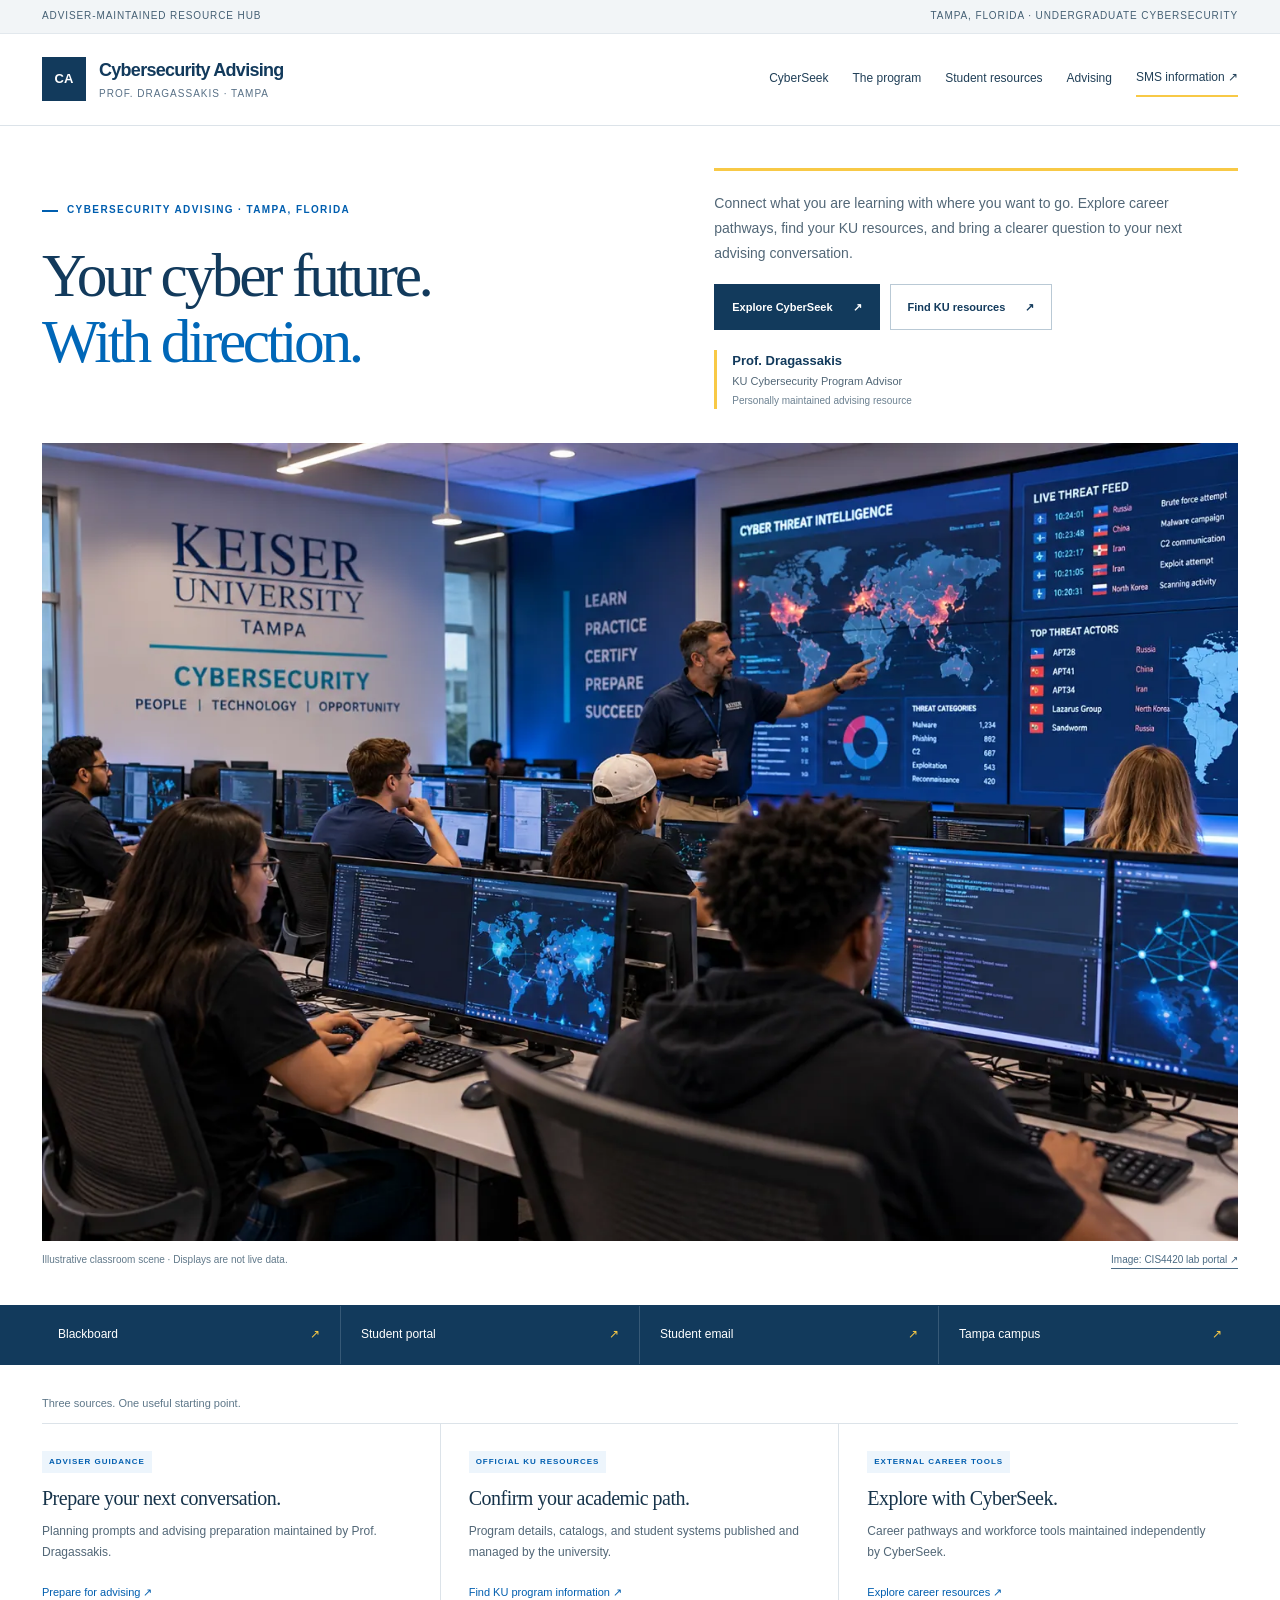
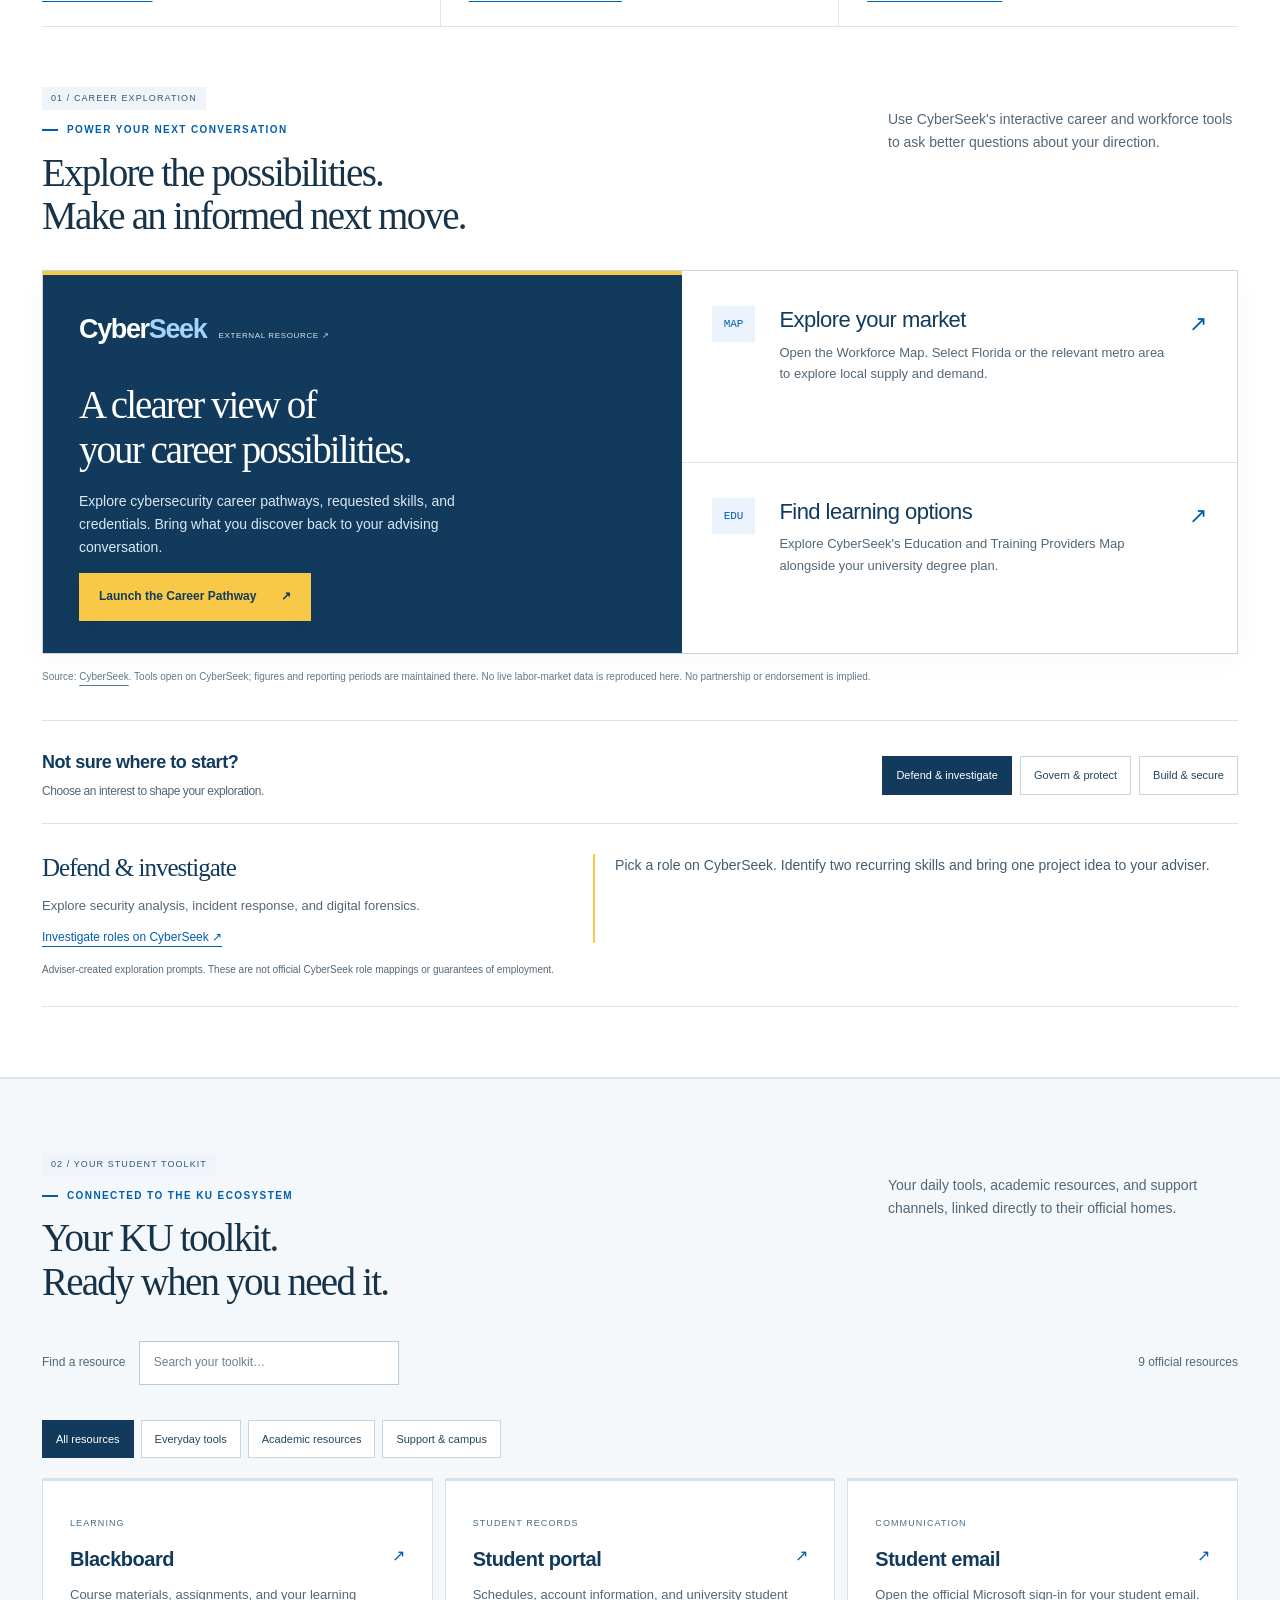
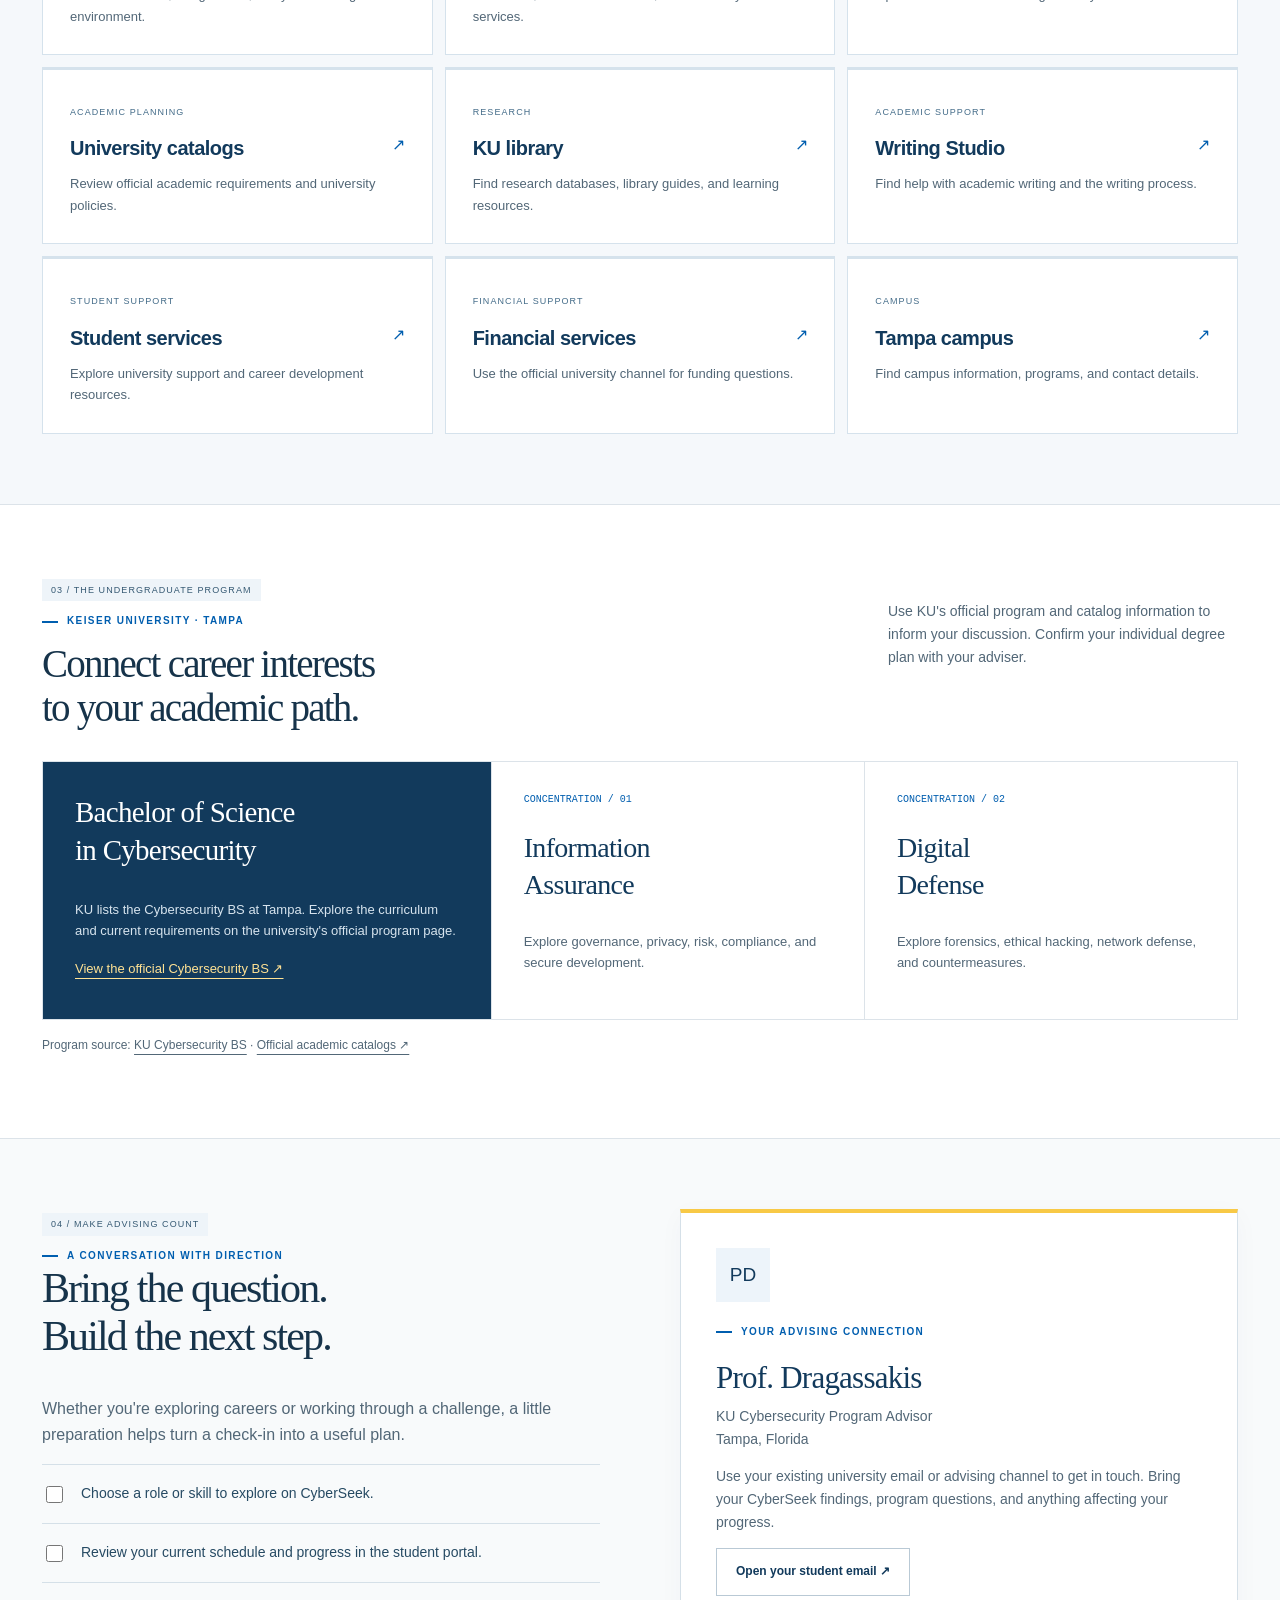
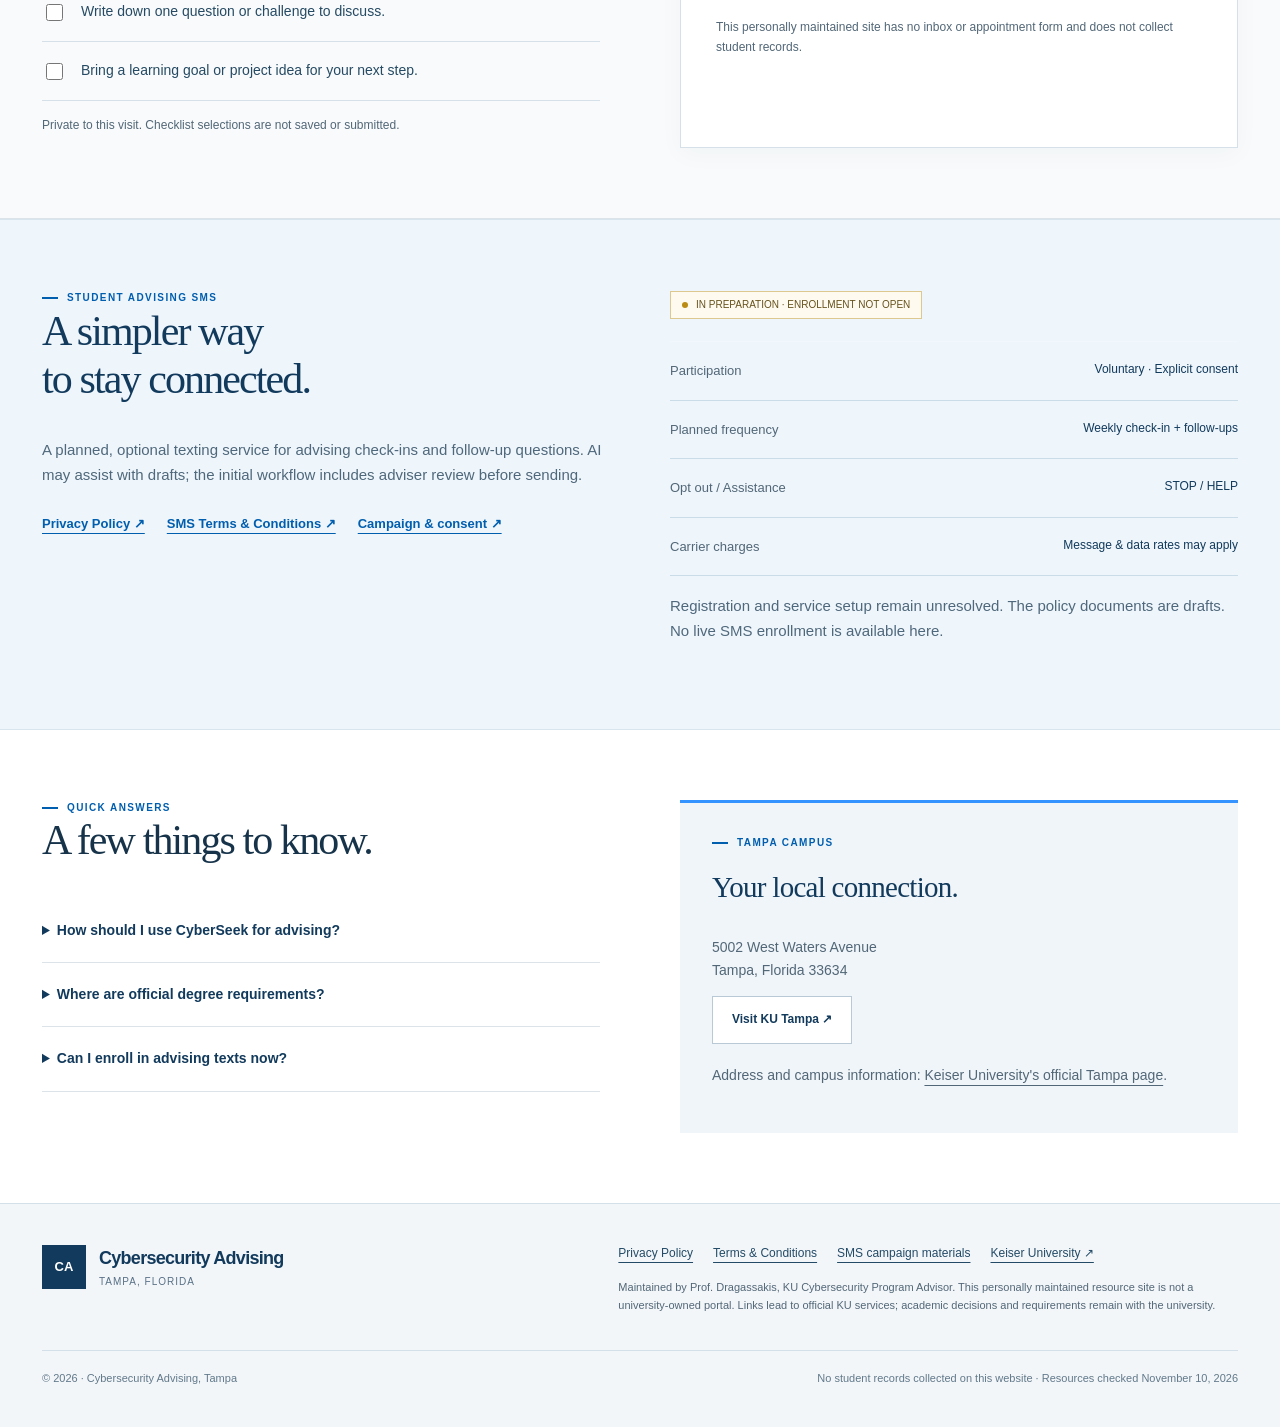
==== commit 677b2b51: "Publish approved light advising design with uncropped classroom image" ====
--- a/index.html
+++ b/index.html
@@ -1,10 +1,30 @@
-<!doctype html><html lang="en"><head><meta charset="utf-8"><meta name="viewport" content="width=device-width,initial-scale=1"><title>Career exploration &amp; student resources | Cybersecurity Advising Tampa</title><meta name="description" content="A Tampa cybersecurity advising hub centered on CyberSeek career pathways, official KU student resources, and undergraduate program guidance."><link rel="icon" href="favicon.svg" type="image/svg+xml"><link rel="stylesheet" href="styles.css"><style>body{--ink:#eef4f9;--navy:#070e1a;--teal:#a8f06a;--mint:#a8f06a;--paper:#090f1b;--line:#243043;--muted:#a2afc2;background:#090f1b;color:var(--ink);font-family:Inter,'Segoe UI',Arial,sans-serif}.topline{background:#111c2b;color:#92a7b9;font-size:10px}.masthead{background:#090f1bf2;backdrop-filter:blur(18px)}.brand-mark{clip-path:none;border-radius:13px;border-color:#3a503a;background:#182923;color:#b8f383;height:43px}.brand small{color:#8294aa}.brand strong{font-weight:600}.nav-cta{border-color:#364344;border-radius:100px}a:hover{color:#b4f483}.wrap{max-width:1280px}.eyebrow{color:#a8f06a;font-size:10px}.hero{padding:70px 0 50px;position:relative;overflow:hidden}.hero:before{content:'';position:absolute;width:700px;height:700px;right:-220px;top:-450px;background:radial-gradient(ellipse,#5b7d631c,transparent 68%);pointer-events:none}.hero-grid{grid-template-columns:1.1fr 1fr;gap:65px}.hero h1{font-size:clamp(46px,5.4vw,76px);font-weight:550;line-height:1.02;letter-spacing:-.065em;margin:24px 0}.hero h1 em{color:#b4f483}.hero-lead{font-size:16px;line-height:1.8;color:#9eaec0;max-width:485px}.hero-foot{font-size:11px;color:#8594a9}.button{background:#b4f483;color:#142214;border-color:#b4f483;font-size:12px;border-radius:100px;gap:22px;padding:13px 21px}.button:hover{background:#c4ff99;color:#142214}.button.outline{border-color:#344457;color:#dce7f4}.button.outline:hover{background:#162335;color:white}.badge-row{display:flex;flex-wrap:wrap;gap:8px;margin:24px 0}.badge{font-size:10px;color:#abb7c6;padding:5px 10px;border:1px solid #2c394b;border-radius:100px}.career-orbit{border:1px solid #314053;border-radius:22px;background:linear-gradient(140deg,#192638,#0c1626);box-shadow:0 35px 100px #0004;padding:26px;position:relative;overflow:hidden}.career-orbit:before{content:'';position:absolute;width:320px;height:320px;border:1px solid #35494466;border-radius:50%;right:-90px;top:-120px;pointer-events:none}.orbit-top{display:flex;justify-content:space-between;align-items:center;font-size:10px;letter-spacing:.1em;text-transform:uppercase;color:#9aacbd}.orbit-top b{color:#b4f483;font-weight:500}.career-orbit h2{font-size:29px;margin:35px 0 8px;letter-spacing:-.045em}.career-orbit>p{font-size:12px;color:#95a6bb;max-width:320px}.career-steps{margin-top:27px;position:relative}.career-step{display:flex;gap:17px;padding:14px 0;border-top:1px solid #314053}.step-circle{flex-shrink:0;display:grid;place-items:center;width:31px;height:31px;border-radius:50%;font:11px monospace;background:#0d1726;border:1px solid #334155;color:#9eb3c4}.career-step:first-child .step-circle{color:#c2f7a2;border-color:#63834e;background:#263923}.career-step strong{display:block;font-size:13px;font-weight:500}.career-step p{font-size:11px;color:#91a3b8;margin:3px 0 0}.orbit-bottom{display:flex;justify-content:space-between;align-items:center;border-top:1px solid #314053;margin-top:15px;padding-top:18px;font-size:10px;color:#8fa2b8}.orbit-bottom a{color:#b4f483}.quicklinks{background:#0d1624;border-color:#243043}.quicklinks a{color:#c4cedb;font-size:12px;border-color:#243043;padding-block:19px}.quicklinks a span{color:#a8f06a}.section{padding-block:75px}.section-head h2{font-size:36px;max-width:600px}.section-head>p{color:#92a3b7}.cyberseek-section{background:radial-gradient(ellipse at 20% 40%,#18302675,transparent 55%);border-bottom:1px solid #243043}.cyberseek-layout{display:grid;grid-template-columns:1.15fr 1fr;gap:20px}.seek-main{display:flex;flex-direction:column;justify-content:space-between;padding:36px;border:1px solid #41553d;border-radius:20px;background:linear-gradient(135deg,#1e3427,#111f22);min-height:390px}.seek-brand{font-size:30px;font-weight:650;letter-spacing:-.06em;margin:0}.seek-brand span{color:#b4f483}.seek-main p{font-size:14px;color:#b7c6bd;max-width:410px}.seek-main h3{font-size:37px;line-height:1.12;letter-spacing:-.05em;margin:30px 0 18px}.seek-main .button{align-self:start}.seek-tools{display:grid;gap:20px}.seek-tool{background:#111c2a;border:1px solid #2b3b4d;border-radius:20px;padding:28px;text-decoration:none;display:flex;gap:24px;align-items:start}.seek-tool:hover{background:#162535}.tool-icon{font:13px monospace;color:#b4f483;border:1px solid #38523c;padding:9px 11px;border-radius:10px;flex-shrink:0}.seek-tool h3{font-size:20px;margin-bottom:7px}.seek-tool p{color:#94a6b8;font-size:12px;margin:0}.arrow{margin-left:auto;color:#b4f483}.seek-note{font-size:11px;color:#91a4b8;margin-top:15px}.role-lab{margin-top:24px;padding:27px;border-radius:20px;border:1px solid #2c3b4d;background:#111b29}.role-lab-header{display:flex;justify-content:space-between;gap:20px;align-items:center}.role-lab h3{font-size:18px;margin:0}.role-tabs{display:flex;gap:8px;flex-wrap:wrap}.role-tabs button,.filter-pills button{background:transparent;border:1px solid #344357;border-radius:100px;color:#a8b6c6;padding:8px 13px;font-size:11px;cursor:pointer}.role-tabs button[aria-pressed=true],.filter-pills button[aria-pressed=true]{background:#b4f483;color:#172415;border-color:#b4f483}.role-result{display:grid;grid-template-columns:1fr 1.3fr;gap:35px;border-top:1px solid #2c3b4d;margin-top:20px;padding-top:23px}.role-result strong{font-size:24px;font-weight:550;letter-spacing:-.04em}.role-result p{font-size:13px;color:#9bacc0;margin:7px 0}.role-result a{font-size:12px;color:#b4f483}.role-result .role-prompt{border-left:2px solid #719e54;padding-left:20px;color:#b5c2d3}.resources{background:#0c1421;border-color:#243043}.resource-grid{grid-template-columns:repeat(3,1fr);border:0;gap:14px}.resource{border:1px solid #28384a;background:#101c2b;border-radius:15px;padding:23px;transition:transform .15s,background .15s,border-color .15s}.resource:hover{background:#172638;border-color:#567448;transform:translateY(-3px)}.resource .category{color:#89a0b9;font-size:9px}.resource h3{color:#e0e9f4;font-size:17px}.resource p{font-size:12px;color:#8fa2b8}.resource h3 span{color:#b4f483}.search-row{padding:15px 0;gap:20px}#resource-search{background:#101a29;border-color:#314157;color:#e8f0fb;padding:10px 15px;border-radius:100px;width:260px}.filter-pills{display:flex;gap:8px;flex-wrap:wrap;margin:0 0 20px}.search-row label{font-size:12px}.program-grid{grid-template-columns:1.2fr 1fr 1fr;gap:16px}.program-intro{background:linear-gradient(145deg,#1a293d,#111c2b);border:1px solid #304159;border-radius:17px}.track{background:#101a28;border-color:#293b4e;border-radius:17px}.track-number{color:#a8f06a;font-size:10px;margin-bottom:25px}.track p,.track ul{color:#95a6ba;font-size:13px}.track h3{font-size:23px}.program-intro a{color:#b4f483}.checklist{border-color:#2c3c50}.checklist label{border-color:#2c3c50;font-size:13px}.checklist input{accent-color:#b4f483}.adviser-block{border-color:#b4f483}.adviser-role,.fine{color:#8b9eb6}.adviser-panel{border:1px solid #2e4054;background:#111d2d;border-radius:20px;padding:30px}.avatar-initial{height:54px;width:54px;border-radius:17px;display:grid;place-items:center;font-size:19px;color:#b4f483;background:#223428;border:1px solid #4d6548;margin-bottom:22px}.sms{background:#10201f;border-block:1px solid #2c4439}.sms h2{font-size:38px}.sms p{color:#a7bcb4}.sms .two-col{gap:60px}.sms-details>div{border-color:#30493f}.sms-details strong{color:#b4f483;font-size:12px}.status{border-color:#526744;font-size:10px;color:#d7e8c1}.campus{background:#142132;border:1px solid #2a3d52;border-radius:20px}.campus p{color:#93a7bd}.faq details{border-color:#293c50}.faq details p{color:#9cafc5}.faq summary{font-size:13px}.footer-grid p{color:#8b9db2}footer{background:#080e18;border-color:#243043}.footer-bottom{border-color:#243043;color:#7e93ab}.footer-links{color:#a5b6c9}.skip{color:#102d42}.nav-cta:hover{color:#b4f483}.section-index{color:#667d96;font-size:11px;font-family:monospace;margin-bottom:12px}.home-divider{height:1px;background:#243043}.advising-section{background:#0c1421;border-block:1px solid #243043}@media(max-width:1000px){.hero-grid{gap:35px}.hero h1{font-size:60px}.program-grid{grid-template-columns:1fr 1fr}.program-intro{grid-column:1/-1}.role-lab-header{display:block}.role-tabs{margin-top:18px}}@media(max-width:700px){.hero{padding-block:36px}.hero h1{font-size:49px;line-height:1.03}.hero-grid{grid-template-columns:1fr;gap:28px}.career-orbit{padding:24px}.career-orbit h2{margin-top:25px}.cyberseek-layout,.role-result,.program-grid{grid-template-columns:1fr}.program-intro{grid-column:auto}.seek-main{min-height:350px;padding:27px}.seek-main h3{font-size:34px}.seek-tool{padding:23px;gap:15px}.role-lab{padding:23px}.role-result{gap:15px}.role-tabs button{font-size:10px;padding:8px 10px}.resource-grid{grid-template-columns:1fr}.resource{padding:22px}.resource h3{font-size:18px}.section-head h2{font-size:31px}.section{padding-block:48px}.search-row{align-items:start}#resource-search{width:230px}.filter-pills button{padding:7px 11px;font-size:10px}.nav-cta{padding:8px 10px}.sms .two-col{gap:30px}.hero-lead{font-size:15px}.role-lab-header h3{line-height:1.4}.footer-grid{gap:25px}.adviser-panel{padding:25px}}@media(prefers-reduced-motion:reduce){.resource:hover{transform:none}}
-@media(max-width:700px){nav{flex-wrap:wrap;justify-content:flex-start;gap:10px 18px}nav a{white-space:nowrap;font-size:11px}.nav-cta{border:0;padding:0}.header-inner{gap:18px}}
-</style></head><body><a class="skip" href="#main">Skip to content</a><div class="topline"><div class="wrap"><span>ADVISER-MAINTAINED RESOURCE HUB</span><span>TAMPA, FLORIDA · UNDERGRADUATE CYBERSECURITY</span></div></div><header class="masthead"><div class="wrap header-inner"><a class="brand" href="index.html" aria-label="Cybersecurity Advising home"><span class="brand-mark" aria-hidden="true">CA</span><span><strong>Cybersecurity Advising</strong><small>Prof. Dragassakis · Tampa</small></span></a><nav aria-label="Main navigation"><a href="index.html#cyberseek">CyberSeek</a><a href="index.html#program">The program</a><a href="index.html#resources">Student resources</a><a href="index.html#advising">Advising</a><a class="nav-cta" href="index.html#sms">SMS information ↗</a></nav></div></header><main id="main"><section class="hero"><div class="wrap hero-grid"><div><div class="eyebrow">CYBERSECURITY ADVISING / TAMPA, FL</div><h1>Your next move.<br><em>In cybersecurity.</em></h1><p class="hero-lead">Connect the career you want with the skills you are building. Explore CyberSeek, find your KU resources, and make your next advising conversation count.</p><div class="actions"><a class="button" href="#cyberseek">Explore your career path <span aria-hidden="true">↗</span></a><a class="button outline" href="#resources">Open student toolkit ↗</a></div><div class="badge-row"><span class="badge">Undergraduate focus</span><span class="badge">Tampa connection</span><span class="badge">Human-guided advising</span></div><p class="hero-foot">Prof. Dragassakis · KU Cybersecurity Program Advisor</p></div><aside class="career-orbit"><div class="orbit-top"><span>YOUR NEXT-STEP PLAYBOOK</span><b>START HERE ↗</b></div><h2>From curiosity<br>to a clearer direction.</h2><p>Three steps to turn career exploration into a useful advising conversation.</p><div class="career-steps"><div class="career-step"><span class="step-circle">01</span><div><strong>Discover a role</strong><p>Explore CyberSeek's career pathways.</p></div></div><div class="career-step"><span class="step-circle">02</span><div><strong>Connect the skills</strong><p>Compare role requirements with your learning.</p></div></div><div class="career-step"><span class="step-circle">03</span><div><strong>Choose your next step</strong><p>Bring a focused question to your adviser.</p></div></div></div><div class="orbit-bottom"><span>EXPLORE → REFLECT → DISCUSS</span><a href="https://www.cyberseek.org/pathway.html">Open CyberSeek ↗</a></div></aside></div></section>
+<!doctype html><html lang="en"><head><meta charset="utf-8"><meta name="viewport" content="width=device-width,initial-scale=1"><title>Career exploration &amp; student resources | Cybersecurity Advising Tampa</title><meta name="description" content="Adviser-maintained cybersecurity resources in Tampa: CyberSeek career tools, KU undergraduate program information, and student support."><link rel="icon" href="favicon.svg" type="image/svg+xml"><link rel="stylesheet" href="styles.css"></head><body><a class="skip" href="#main">Skip to content</a><div class="topline"><div class="wrap"><span>ADVISER-MAINTAINED RESOURCE HUB</span><span>TAMPA, FLORIDA · UNDERGRADUATE CYBERSECURITY</span></div></div><header class="masthead"><div class="wrap header-inner"><a class="brand" href="index.html" aria-label="Cybersecurity Advising home"><span class="brand-mark" aria-hidden="true">CA</span><span><strong>Cybersecurity Advising</strong><small>Prof. Dragassakis · Tampa</small></span></a><nav aria-label="Main navigation"><a href="index.html#cyberseek">CyberSeek</a><a href="index.html#program">The program</a><a href="index.html#resources">Student resources</a><a href="index.html#advising">Advising</a><a class="nav-cta" href="index.html#sms">SMS information ↗</a></nav></div></header><main id="main"><section class="editorial-hero">
+  <div class="wrap">
+    <div class="hero-intro intact-hero">
+      <div class="hero-heading">
+        <div class="eyebrow">CYBERSECURITY ADVISING · TAMPA, FLORIDA</div>
+        <h1>Your cyber future.<br><span>With direction.</span></h1>
+      </div>
+      <div class="hero-story">
+        <p class="hero-summary">Connect what you are learning with where you want to go. Explore career pathways, find your KU resources, and bring a clearer question to your next advising conversation.</p>
+        <div class="actions">
+          <a class="button" href="#cyberseek">Explore CyberSeek <span aria-hidden="true">↗</span></a>
+          <a class="button outline" href="#resources">Find KU resources <span aria-hidden="true">↗</span></a>
+        </div>
+        <div class="hero-author"><span class="author-rule" aria-hidden="true"></span><div><strong>Prof. Dragassakis</strong><span>KU Cybersecurity Program Advisor</span><small>Personally maintained advising resource</small></div></div>
+      </div>
+    </div>
+    <figure class="editorial-photo intact-photo">
+      <img src="cybersecurity-learning.webp" alt="Full illustrative cybersecurity classroom scene showing the instructor, students, workstations, and security analysis displays" width="1450" height="967" fetchpriority="high">
+      <figcaption><span>Illustrative classroom scene · Displays are not live data.</span><span><a href="https://dragasakisn-beep.github.io/cis4420-ai-labs/">Image: CIS4420 lab portal ↗</a></span></figcaption>
+    </figure>
+  </div>
+</section>
+
 <div class="quicklinks"><div class="wrap"><a href="https://www.keiseruniversity.edu/blackboard-learn/">Blackboard <span>↗</span></a><a href="https://campusportal.keiseruniversity.edu/">Student portal <span>↗</span></a><a href="https://login.microsoftonline.com/">Student email <span>↗</span></a><a href="https://www.keiseruniversity.edu/tampa/">Tampa campus <span>↗</span></a></div></div>
-<section class="section cyberseek-section" id="cyberseek"><div class="wrap"><div class="section-head"><div><div class="section-index">01 / CAREER EXPLORATION</div><div class="eyebrow">POWER YOUR NEXT CONVERSATION</div><h2>Start with possibility.<br>Explore with CyberSeek.</h2></div><p>Use CyberSeek's interactive career and workforce tools to ask better questions about your direction.</p></div><div class="cyberseek-layout"><article class="seek-main"><div><p class="seek-brand">Cyber<span>Seek</span><span style="font-size:13px;font-weight:400;letter-spacing:0;margin-left:12px;color:#b7c6bd">EXTERNAL RESOURCE ↗</span></p><h3>Find the roles.<br>Understand the skills.<br>Build your direction.</h3><p>Explore cybersecurity career pathways, requested skills, and credentials. Bring what you discover back to your advising conversation.</p></div><a class="button" href="https://www.cyberseek.org/pathway.html">Launch the Career Pathway <span>↗</span></a></article><div class="seek-tools"><a class="seek-tool" href="https://www.cyberseek.org/heatmap.html"><span class="tool-icon" aria-hidden="true">MAP</span><div><h3>Explore your market</h3><p>Open the Workforce Map. Select Florida or the relevant metro area to explore local supply and demand.</p></div><span class="arrow" aria-hidden="true">↗</span></a><a class="seek-tool" href="https://www.cyberseek.org/training.html"><span class="tool-icon" aria-hidden="true">EDU</span><div><h3>Find learning options</h3><p>Explore CyberSeek's Education and Training Providers Map alongside your university degree plan.</p></div><span class="arrow" aria-hidden="true">↗</span></a></div></div><p class="seek-note">Source: <a href="https://www.cyberseek.org/">CyberSeek</a>. Tools open on CyberSeek; figures and reporting periods are maintained there. No live labor-market data is reproduced here. No partnership or endorsement is implied.</p>
+<section class="source-guide" aria-labelledby="source-guide-title"><div class="wrap"><h2 id="source-guide-title">Three sources. One useful starting point.</h2><div class="source-columns"><div><span class="source-label">ADVISER GUIDANCE</span><h3>Prepare your next conversation.</h3><p>Planning prompts and advising preparation maintained by Prof. Dragassakis.</p><a href="#advising">Prepare for advising ↗</a></div><div><span class="source-label">OFFICIAL KU RESOURCES</span><h3>Confirm your academic path.</h3><p>Program details, catalogs, and student systems published and managed by the university.</p><a href="#program">Find KU program information ↗</a></div><div><span class="source-label">EXTERNAL CAREER TOOLS</span><h3>Explore with CyberSeek.</h3><p>Career pathways and workforce tools maintained independently by CyberSeek.</p><a href="#cyberseek">Explore career resources ↗</a></div></div></div></section><section class="section cyberseek-section" id="cyberseek"><div class="wrap"><div class="section-head"><div><div class="section-index">01 / CAREER EXPLORATION</div><div class="eyebrow">POWER YOUR NEXT CONVERSATION</div><h2>Explore the possibilities.<br>Make an informed next move.</h2></div><p>Use CyberSeek's interactive career and workforce tools to ask better questions about your direction.</p></div><div class="cyberseek-layout"><article class="seek-main"><div><p class="seek-brand">Cyber<span>Seek</span><span style="font-size:13px;font-weight:400;letter-spacing:0;margin-left:12px;color:#b7c6bd">EXTERNAL RESOURCE ↗</span></p><h3>A clearer view of<br>your career possibilities.</h3><p>Explore cybersecurity career pathways, requested skills, and credentials. Bring what you discover back to your advising conversation.</p></div><a class="button" href="https://www.cyberseek.org/pathway.html">Launch the Career Pathway <span>↗</span></a></article><div class="seek-tools"><a class="seek-tool" href="https://www.cyberseek.org/heatmap.html"><span class="tool-icon" aria-hidden="true">MAP</span><div><h3>Explore your market</h3><p>Open the Workforce Map. Select Florida or the relevant metro area to explore local supply and demand.</p></div><span class="arrow" aria-hidden="true">↗</span></a><a class="seek-tool" href="https://www.cyberseek.org/training.html"><span class="tool-icon" aria-hidden="true">EDU</span><div><h3>Find learning options</h3><p>Explore CyberSeek's Education and Training Providers Map alongside your university degree plan.</p></div><span class="arrow" aria-hidden="true">↗</span></a></div></div><p class="seek-note">Source: <a href="https://www.cyberseek.org/">CyberSeek</a>. Tools open on CyberSeek; figures and reporting periods are maintained there. No live labor-market data is reproduced here. No partnership or endorsement is implied.</p>
 <div class="role-lab"><div class="role-lab-header"><h3>Not sure where to start?<br><span style="font-size:12px;font-weight:400;color:#9cafc5">Choose an interest to shape your exploration.</span></h3><div class="role-tabs" role="group" aria-label="Career exploration interests"><button type="button" data-role="defend" aria-pressed="true">Defend &amp; investigate</button><button type="button" data-role="govern" aria-pressed="false">Govern &amp; protect</button><button type="button" data-role="build" aria-pressed="false">Build &amp; secure</button></div></div><div class="role-result" aria-live="polite"><div><strong id="role-title">Defend &amp; investigate</strong><p id="role-detail">Explore security analysis, incident response, and digital forensics.</p><a href="https://www.cyberseek.org/pathway.html">Investigate roles on CyberSeek ↗</a></div><p class="role-prompt" id="role-prompt">Pick a role on CyberSeek. Identify two recurring skills and bring one project idea to your adviser.</p></div><p class="fine" style="margin:12px 0 0;font-size:10px">Adviser-created exploration prompts. These are not official CyberSeek role mappings or guarantees of employment.</p></div></div></section>
-<section class="section resources" id="resources"><div class="wrap"><div class="section-head"><div><div class="section-index">02 / YOUR STUDENT TOOLKIT</div><div class="eyebrow">CONNECTED TO THE KU ECOSYSTEM</div><h2>Less searching.<br>More moving forward.</h2></div><p>Your daily tools, academic resources, and support channels, linked directly to their official homes.</p></div><div class="search-row"><label for="resource-search">Find a resource <input id="resource-search" type="search" placeholder="Search your toolkit…"></label><span id="resource-count" role="status" aria-live="polite">9 official resources</span></div><div class="filter-pills" role="group" aria-label="Resource categories"><button type="button" data-filter="all" aria-pressed="true">All resources</button><button type="button" data-filter="tools" aria-pressed="false">Everyday tools</button><button type="button" data-filter="academic" aria-pressed="false">Academic resources</button><button type="button" data-filter="support" aria-pressed="false">Support &amp; campus</button></div><div class="resource-grid"><a class="resource" data-group="tools" href="https://www.keiseruniversity.edu/blackboard-learn/"><span class="category">Learning</span><h3>Blackboard <span aria-hidden="true">↗</span></h3><p>Course materials, assignments, and your learning environment.</p></a><a class="resource" data-group="tools" href="https://campusportal.keiseruniversity.edu/"><span class="category">Student records</span><h3>Student portal <span aria-hidden="true">↗</span></h3><p>Schedules, account information, and university student services.</p></a><a class="resource" data-group="tools" href="https://login.microsoftonline.com/"><span class="category">Communication</span><h3>Student email <span aria-hidden="true">↗</span></h3><p>Open the official Microsoft sign-in for your student email.</p></a><a class="resource" data-group="academic" href="https://www.keiseruniversity.edu/catalog/"><span class="category">Academic planning</span><h3>University catalogs <span aria-hidden="true">↗</span></h3><p>Review official academic requirements and university policies.</p></a><a class="resource" data-group="academic" href="https://keiseruniversity.libguides.com/"><span class="category">Research</span><h3>KU library <span aria-hidden="true">↗</span></h3><p>Find research databases, library guides, and learning resources.</p></a><a class="resource" data-group="academic" href="https://www.keiseruniversity.edu/writing-studio/"><span class="category">Academic support</span><h3>Writing Studio <span aria-hidden="true">↗</span></h3><p>Find help with academic writing and the writing process.</p></a><a class="resource" data-group="support" href="https://www.keiseruniversity.edu/student-services/"><span class="category">Student support</span><h3>Student services <span aria-hidden="true">↗</span></h3><p>Explore university support and career development resources.</p></a><a class="resource" data-group="support" href="https://www.keiseruniversity.edu/financial-services/"><span class="category">Financial support</span><h3>Financial services <span aria-hidden="true">↗</span></h3><p>Use the official university channel for funding questions.</p></a><a class="resource" data-group="support" href="https://www.keiseruniversity.edu/tampa/"><span class="category">Campus</span><h3>Tampa campus <span aria-hidden="true">↗</span></h3><p>Find campus information, programs, and contact details.</p></a></div></div></section>
+<section class="section resources" id="resources"><div class="wrap"><div class="section-head"><div><div class="section-index">02 / YOUR STUDENT TOOLKIT</div><div class="eyebrow">CONNECTED TO THE KU ECOSYSTEM</div><h2>Your KU toolkit.<br>Ready when you need it.</h2></div><p>Your daily tools, academic resources, and support channels, linked directly to their official homes.</p></div><div class="search-row"><label for="resource-search">Find a resource <input id="resource-search" type="search" placeholder="Search your toolkit…"></label><span id="resource-count" role="status" aria-live="polite">9 official resources</span></div><div class="filter-pills" role="group" aria-label="Resource categories"><button type="button" data-filter="all" aria-pressed="true">All resources</button><button type="button" data-filter="tools" aria-pressed="false">Everyday tools</button><button type="button" data-filter="academic" aria-pressed="false">Academic resources</button><button type="button" data-filter="support" aria-pressed="false">Support &amp; campus</button></div><div class="resource-grid"><a class="resource" data-group="tools" href="https://www.keiseruniversity.edu/blackboard-learn/"><span class="category">Learning</span><h3>Blackboard <span aria-hidden="true">↗</span></h3><p>Course materials, assignments, and your learning environment.</p></a><a class="resource" data-group="tools" href="https://campusportal.keiseruniversity.edu/"><span class="category">Student records</span><h3>Student portal <span aria-hidden="true">↗</span></h3><p>Schedules, account information, and university student services.</p></a><a class="resource" data-group="tools" href="https://login.microsoftonline.com/"><span class="category">Communication</span><h3>Student email <span aria-hidden="true">↗</span></h3><p>Open the official Microsoft sign-in for your student email.</p></a><a class="resource" data-group="academic" href="https://www.keiseruniversity.edu/catalog/"><span class="category">Academic planning</span><h3>University catalogs <span aria-hidden="true">↗</span></h3><p>Review official academic requirements and university policies.</p></a><a class="resource" data-group="academic" href="https://keiseruniversity.libguides.com/"><span class="category">Research</span><h3>KU library <span aria-hidden="true">↗</span></h3><p>Find research databases, library guides, and learning resources.</p></a><a class="resource" data-group="academic" href="https://www.keiseruniversity.edu/writing-studio/"><span class="category">Academic support</span><h3>Writing Studio <span aria-hidden="true">↗</span></h3><p>Find help with academic writing and the writing process.</p></a><a class="resource" data-group="support" href="https://www.keiseruniversity.edu/student-services/"><span class="category">Student support</span><h3>Student services <span aria-hidden="true">↗</span></h3><p>Explore university support and career development resources.</p></a><a class="resource" data-group="support" href="https://www.keiseruniversity.edu/financial-services/"><span class="category">Financial support</span><h3>Financial services <span aria-hidden="true">↗</span></h3><p>Use the official university channel for funding questions.</p></a><a class="resource" data-group="support" href="https://www.keiseruniversity.edu/tampa/"><span class="category">Campus</span><h3>Tampa campus <span aria-hidden="true">↗</span></h3><p>Find campus information, programs, and contact details.</p></a></div></div></section>
 <section class="section" id="program"><div class="wrap"><div class="section-head"><div><div class="section-index">03 / THE UNDERGRADUATE PROGRAM</div><div class="eyebrow">KEISER UNIVERSITY · TAMPA</div><h2>Connect career interests<br>to your academic path.</h2></div><p>Use KU's official program and catalog information to inform your discussion. Confirm your individual degree plan with your adviser.</p></div><div class="program-grid"><article class="program-intro"><h3>Bachelor of Science<br>in Cybersecurity</h3><p>KU lists the Cybersecurity BS at Tampa. Explore the curriculum and current requirements on the university's official program page.</p><a href="https://www.keiseruniversity.edu/programs/information-technology/bachelors-cyber-security/">View the official Cybersecurity BS ↗</a></article><article class="track"><div class="track-number">CONCENTRATION / 01</div><h3>Information<br>Assurance</h3><p>Explore governance, privacy, risk, compliance, and secure development.</p></article><article class="track"><div class="track-number">CONCENTRATION / 02</div><h3>Digital<br>Defense</h3><p>Explore forensics, ethical hacking, network defense, and countermeasures.</p></article></div><p class="fine" style="margin-top:16px">Program source: <a href="https://www.keiseruniversity.edu/programs/information-technology/bachelors-cyber-security/">KU Cybersecurity BS</a> · <a href="https://www.keiseruniversity.edu/catalog/">Official academic catalogs ↗</a></p></div></section>
 <section class="section advising-section" id="advising"><div class="wrap two-col"><div><div class="section-index">04 / MAKE ADVISING COUNT</div><div class="eyebrow">A CONVERSATION WITH DIRECTION</div><h2>Bring the question.<br>Build the next step.</h2><p style="color:#9bacc0">Whether you're exploring careers or working through a challenge, a little preparation helps turn a check-in into a useful plan.</p><div class="checklist"><label><input type="checkbox">Choose a role or skill to explore on CyberSeek.</label><label><input type="checkbox">Review your current schedule and progress in the student portal.</label><label><input type="checkbox">Write down one question or challenge to discuss.</label><label><input type="checkbox">Bring a learning goal or project idea for your next step.</label></div><p class="fine" style="margin-top:15px">Private to this visit. Checklist selections are not saved or submitted.</p></div><aside class="adviser-panel"><div class="avatar-initial" aria-hidden="true">PD</div><div class="eyebrow">YOUR ADVISING CONNECTION</div><h3 style="font-size:31px;margin:18px 0 6px">Prof. Dragassakis</h3><p class="adviser-role">KU Cybersecurity Program Advisor<br>Tampa, Florida</p><p style="color:#9bacc0;font-size:14px">Use your existing university email or advising channel to get in touch. Bring your CyberSeek findings, program questions, and anything affecting your progress.</p><a class="button outline" href="https://login.microsoftonline.com/">Open your student email ↗</a><p class="fine" style="margin-top:22px">This personally maintained site has no inbox or appointment form and does not collect student records.</p></aside></div></section>
 <section class="section sms" id="sms"><div class="wrap two-col"><div><div class="eyebrow">STUDENT ADVISING SMS</div><h2>A simpler way<br>to stay connected.</h2><p>A planned, optional texting service for advising check-ins and follow-up questions. AI may assist with drafts; the initial workflow includes adviser review before sending.</p><div class="sms-links"><a href="privacy.html">Privacy Policy ↗</a><a href="terms.html">SMS Terms &amp; Conditions ↗</a><a href="campaign.html">Campaign &amp; consent ↗</a></div></div><div><span class="status">IN PREPARATION · ENROLLMENT NOT OPEN</span><div class="sms-details"><div><span>Participation</span><strong>Voluntary · Explicit consent</strong></div><div><span>Planned frequency</span><strong>Weekly check-in + follow-ups</strong></div><div><span>Opt out / Assistance</span><strong>STOP / HELP</strong></div><div><span>Carrier charges</span><strong>Message &amp; data rates may apply</strong></div></div><p class="fine" style="margin-top:18px">Registration and service setup remain unresolved. The policy documents are drafts. No live SMS enrollment is available here.</p></div></div></section>
--- a/styles.css
+++ b/styles.css
@@ -1 +1,19 @@
 :root{--ink:#102d42;--navy:#082535;--teal:#006c68;--mint:#bde5cf;--paper:#f5f5ef;--line:#d6dfdc;--muted:#526b73}*{box-sizing:border-box}html{scroll-behavior:smooth;scroll-padding-top:100px}body{margin:0;background:var(--paper);color:var(--ink);font:16px/1.65 'Segoe UI',Arial,sans-serif}a{color:inherit;text-underline-offset:5px}button,input{font:inherit}a:focus-visible,button:focus-visible,input:focus-visible,summary:focus-visible{outline:3px solid #d89440;outline-offset:4px}a:hover{color:var(--teal)}.wrap{max-width:1240px;margin:auto;padding:0 36px}.topline{background:var(--navy);color:#d3e4e7;font-size:12px;letter-spacing:.05em;padding:9px 0}.topline .wrap{display:flex;justify-content:space-between;gap:15px}.masthead{background:#f5f5eff5;border-bottom:1px solid var(--line);position:sticky;top:0;z-index:10}.header-inner{min-height:90px;display:flex;align-items:center;justify-content:space-between;gap:30px}.brand{display:flex;align-items:center;gap:13px;text-decoration:none}.brand-mark{display:grid;place-items:center;width:43px;height:47px;border:1px solid #9bb7b7;background:var(--navy);color:var(--mint);font-weight:700;font-size:14px;clip-path:polygon(0 0,100% 0,100% 75%,50% 100%,0 75%)}.brand strong{display:block;font-size:17px;letter-spacing:-.03em}.brand small{display:block;color:var(--muted);font-size:11px;letter-spacing:.1em;text-transform:uppercase}nav{display:flex;align-items:center;gap:25px;font-size:13px;font-weight:600}nav a{text-decoration:none}.nav-cta{border:1px solid #becdca;padding:9px 15px;border-radius:4px}.eyebrow{font-size:11px;font-weight:700;letter-spacing:.16em;text-transform:uppercase;color:var(--teal);display:flex;align-items:center;gap:9px}.eyebrow:before{content:'';height:6px;width:6px;background:currentColor;border-radius:50%}h1,h2,h3,p{margin-top:0}h1{font-size:clamp(42px,5vw,68px);line-height:1.06;font-weight:600;letter-spacing:-.055em;margin:24px 0}h2{font-size:clamp(28px,3vw,40px);letter-spacing:-.04em;line-height:1.15;font-weight:600}h3{font-size:20px;letter-spacing:-.025em;line-height:1.3}.hero{padding:70px 0 62px}.hero-grid{display:grid;grid-template-columns:1.05fr 1fr;gap:70px;align-items:center}.hero h1 em{font-style:normal;color:var(--teal)}.hero-lead{font-size:17px;color:var(--muted);max-width:520px}.actions{display:flex;gap:14px;align-items:center;flex-wrap:wrap;margin-top:30px}.button{display:inline-flex;gap:20px;align-items:center;justify-content:space-between;padding:13px 20px;background:var(--teal);color:white;text-decoration:none;font-size:13px;font-weight:600;border-radius:4px;border:1px solid var(--teal)}.button:hover{background:#004e4c;color:white}.button.outline{background:transparent;color:var(--ink);border-color:#bccdc8}.hero-foot{font-size:12px;color:var(--muted);margin-top:25px}.visual{position:relative;background:var(--navy);border-radius:10px;min-height:460px;padding:28px;color:#d9e7e7;overflow:hidden}.visual:before{content:'';position:absolute;inset:0;background-image:linear-gradient(#acd4c909 1px,transparent 1px),linear-gradient(90deg,#acd4c909 1px,transparent 1px);background-size:28px 28px}.visual-top,.visual-bottom{position:relative;display:flex;justify-content:space-between;gap:20px;font-size:10px;text-transform:uppercase;letter-spacing:.13em}.visual-top span:last-child{color:#a6d5bf}.visual svg{position:relative;display:block;width:100%;height:305px;margin:8px 0}.visual-bottom{border-top:1px solid #ffffff20;padding-top:20px;color:#a1bec1}.visual-tag{position:absolute;right:20px;top:150px;background:#163d4a;border:1px solid #547675;border-radius:5px;padding:10px 15px;font-size:11px}.quicklinks{border-top:1px solid var(--line);border-bottom:1px solid var(--line);background:#eaf0eb}.quicklinks .wrap{display:grid;grid-template-columns:repeat(4,1fr)}.quicklinks a{text-decoration:none;padding:22px 20px;border-right:1px solid var(--line);font-size:13px;display:flex;justify-content:space-between;gap:10px}.quicklinks a:first-child{padding-left:0}.quicklinks a:last-child{border:0}.section{padding:75px 0}.section-head{display:flex;align-items:end;justify-content:space-between;gap:35px;margin-bottom:32px}.section-head h2{max-width:540px;margin:12px 0 0}.section-head>p{max-width:350px;color:var(--muted);font-size:14px;margin:0}.program-grid{display:grid;grid-template-columns:1.2fr 1fr 1fr;gap:20px}.program-intro{background:var(--navy);color:white;padding:30px;border-radius:6px}.program-intro p{color:#b6ccd0;font-size:14px}.program-intro a{color:var(--mint);font-size:13px}.track{border:1px solid var(--line);padding:30px;border-radius:6px}.track-number{font:13px monospace;color:var(--teal);margin-bottom:35px}.track p{font-size:14px;color:var(--muted)}.track ul{padding-left:18px;font-size:13px;color:var(--muted)}.resources{background:white;border-block:1px solid var(--line)}.search-row{display:flex;align-items:center;gap:20px;justify-content:space-between;margin-bottom:20px}.search-row label{font-size:13px;color:var(--muted)}#resource-search{margin-left:10px;border:1px solid var(--line);border-radius:4px;padding:9px 12px;max-width:100%;background:#fafbf8}#resource-count{font-size:12px;color:var(--muted)}.resource-grid{display:grid;grid-template-columns:repeat(3,1fr);gap:0;border-top:1px solid var(--line);border-left:1px solid var(--line)}.resource{display:block;border-right:1px solid var(--line);border-bottom:1px solid var(--line);padding:25px;text-decoration:none;transition:background .15s}.resource:hover{background:#f0f6f0}.resource[hidden]{display:none}.resource .category{font-size:10px;letter-spacing:.12em;color:var(--teal);text-transform:uppercase}.resource h3{display:flex;justify-content:space-between;gap:20px;margin:12px 0;font-size:18px}.resource h3 span{font-size:16px;color:var(--teal)}.resource p{color:var(--muted);font-size:13px;margin:0}.two-col{display:grid;grid-template-columns:1fr 1fr;gap:80px}.checklist{border-top:1px solid var(--line)}.checklist label{padding:17px 0;display:flex;gap:15px;border-bottom:1px solid var(--line);font-size:14px;align-items:start}.checklist input{accent-color:var(--teal);width:17px;height:17px;margin-top:4px;flex-shrink:0}.checklist label:has(input:checked){color:var(--muted)}.adviser-name{font-size:18px;font-weight:600;margin-bottom:3px}.adviser-role{color:var(--muted);font-size:14px}.adviser-block{border-left:3px solid var(--teal);padding-left:22px;margin:30px 0}.fine{font-size:12px;color:var(--muted)}.sms{background:var(--navy);color:#f2f8f4}.sms .eyebrow{color:var(--mint)}.sms p{color:#c0d1d3;font-size:15px}.sms a{color:var(--mint)}.status{display:inline-flex;align-items:center;gap:8px;font-size:11px;border:1px solid #6a8585;border-radius:100px;padding:5px 11px;color:#e8d8b5;margin-bottom:22px}.status:before{content:'';width:6px;height:6px;background:#e1b375;border-radius:50%}.sms-details{display:grid;gap:0;border-top:1px solid #ffffff25}.sms-details>div{display:flex;justify-content:space-between;border-bottom:1px solid #ffffff25;padding:18px 0;font-size:13px}.sms-details strong{font-weight:500;color:var(--mint)}.sms-links{display:flex;flex-wrap:wrap;gap:22px;margin-top:25px;font-size:13px}.faq details{border-bottom:1px solid var(--line);padding:20px 0}.faq summary{font-weight:600;cursor:pointer;font-size:15px}.faq details p{font-size:14px;color:var(--muted);padding:15px 0 0;margin:0;max-width:800px}.campus{background:#e6ede7;padding:32px;border-radius:6px}.campus p{font-size:14px;color:var(--muted)}footer{background:#e8eeea;border-top:1px solid var(--line);padding:40px 0}.footer-grid{display:grid;grid-template-columns:1fr 1.2fr;gap:60px}.footer-links{display:flex;gap:20px;flex-wrap:wrap;font-size:12px;margin-bottom:14px}.footer-grid p{font-size:12px;color:var(--muted)}.footer-bottom{border-top:1px solid #cbd9d1;margin-top:25px;padding-top:18px;display:flex;justify-content:space-between;gap:15px;font-size:11px;color:var(--muted)}.skip{position:fixed;top:-80px;left:20px;background:white;padding:12px;z-index:50}.skip:focus{top:10px}.legal-head{background:var(--navy);color:white;padding:50px 0}.legal-head .eyebrow{color:var(--mint)}.legal-head h1{font-size:46px}.legal-head p{color:#b6ccd0;font-size:14px}.legal-layout{display:grid;grid-template-columns:220px 1fr;gap:55px;padding-block:45px}.legal-nav{align-self:start;position:sticky;top:120px;display:grid;gap:14px;font-size:13px}.legal-content{background:white;border:1px solid var(--line);padding:38px;border-radius:6px;max-width:100%;min-width:0}.legal-content p,.legal-content li{font-size:15px;color:#405963}.legal-content h2{font-size:24px;margin:32px 0 12px}.notice{background:#f4ecd9;border-left:3px solid #a47c2c;padding:15px 18px;font-size:13px;margin-bottom:25px}.legal-content code{white-space:pre-wrap}.quote{border-left:3px solid var(--teal);padding:15px 20px;background:#f0f5f0}.page-meta{font-size:12px;color:var(--muted)}@media(max-width:1000px){nav{gap:15px}.hero-grid{gap:35px}.hero h1{font-size:50px}.program-grid{grid-template-columns:1fr 1fr}.program-intro{grid-column:1/-1}.two-col{gap:40px}.visual{min-height:420px}.visual svg{height:280px}.legal-layout{grid-template-columns:170px 1fr;gap:25px}}@media(max-width:700px){.wrap{padding-inline:22px}.topline .wrap{font-size:10px}.topline span:last-child{display:none}.header-inner{min-height:105px;flex-wrap:wrap;gap:12px;padding-block:15px}nav{width:100%;justify-content:space-between;font-size:11px;gap:10px}.brand strong{font-size:16px}.hero{padding-block:38px}.hero-grid{grid-template-columns:1fr;gap:30px}.hero h1{font-size:46px}.hero-lead{font-size:16px}.visual{min-height:360px}.visual svg{height:240px}.visual-tag{top:125px}.quicklinks .wrap{grid-template-columns:1fr 1fr}.quicklinks a{padding:16px 8px!important;border-bottom:1px solid var(--line);font-size:11px}.section{padding-block:48px}.section-head{display:block}.section-head>p{margin-top:18px}.program-grid,.two-col,.footer-grid{grid-template-columns:1fr;gap:25px}.program-intro{grid-column:auto}.track-number{margin-bottom:18px}.resource-grid{grid-template-columns:1fr 1fr}.resource{padding:18px}.resource h3{font-size:16px}.search-row{align-items:start;gap:10px}.search-row label{display:grid;gap:5px}#resource-search{margin:0;width:220px}.legal-layout{grid-template-columns:1fr}.legal-nav{position:static;display:flex;flex-wrap:wrap;gap:15px}.legal-content{padding:23px}.legal-head h1{font-size:36px}.footer-bottom{flex-direction:column}.sms-details>div{gap:15px}.campus{padding:24px}}@media(prefers-reduced-motion:reduce){html{scroll-behavior:auto}.resource{transition:none}}@media print{.masthead,.topline,.legal-nav,footer{display:none}.legal-layout{display:block}.legal-content{border:0}.legal-head{background:white;color:black}.wrap{padding:0}}
+
+body{--ink:#eef4f9;--navy:#070e1a;--teal:#a8f06a;--mint:#a8f06a;--paper:#090f1b;--line:#243043;--muted:#a2afc2;background:#090f1b;color:var(--ink);font-family:Inter,'Segoe UI',Arial,sans-serif}.topline{background:#111c2b;color:#92a7b9;font-size:10px}.masthead{background:#090f1bf2;backdrop-filter:blur(18px)}.brand-mark{clip-path:none;border-radius:13px;border-color:#3a503a;background:#182923;color:#b8f383;height:43px}.brand small{color:#8294aa}.brand strong{font-weight:600}.nav-cta{border-color:#364344;border-radius:100px}a:hover{color:#b4f483}.wrap{max-width:1280px}.eyebrow{color:#a8f06a;font-size:10px}.hero{padding:70px 0 50px;position:relative;overflow:hidden}.hero:before{content:'';position:absolute;width:700px;height:700px;right:-220px;top:-450px;background:radial-gradient(ellipse,#5b7d631c,transparent 68%);pointer-events:none}.hero-grid{grid-template-columns:1.1fr 1fr;gap:65px}.hero h1{font-size:clamp(46px,5.4vw,76px);font-weight:550;line-height:1.02;letter-spacing:-.065em;margin:24px 0}.hero h1 em{color:#b4f483}.hero-lead{font-size:16px;line-height:1.8;color:#9eaec0;max-width:485px}.hero-foot{font-size:11px;color:#8594a9}.button{background:#b4f483;color:#142214;border-color:#b4f483;font-size:12px;border-radius:100px;gap:22px;padding:13px 21px}.button:hover{background:#c4ff99;color:#142214}.button.outline{border-color:#344457;color:#dce7f4}.button.outline:hover{background:#162335;color:white}.badge-row{display:flex;flex-wrap:wrap;gap:8px;margin:24px 0}.badge{font-size:10px;color:#abb7c6;padding:5px 10px;border:1px solid #2c394b;border-radius:100px}.career-orbit{border:1px solid #314053;border-radius:22px;background:linear-gradient(140deg,#192638,#0c1626);box-shadow:0 35px 100px #0004;padding:26px;position:relative;overflow:hidden}.career-orbit:before{content:'';position:absolute;width:320px;height:320px;border:1px solid #35494466;border-radius:50%;right:-90px;top:-120px;pointer-events:none}.orbit-top{display:flex;justify-content:space-between;align-items:center;font-size:10px;letter-spacing:.1em;text-transform:uppercase;color:#9aacbd}.orbit-top b{color:#b4f483;font-weight:500}.career-orbit h2{font-size:29px;margin:35px 0 8px;letter-spacing:-.045em}.career-orbit>p{font-size:12px;color:#95a6bb;max-width:320px}.career-steps{margin-top:27px;position:relative}.career-step{display:flex;gap:17px;padding:14px 0;border-top:1px solid #314053}.step-circle{flex-shrink:0;display:grid;place-items:center;width:31px;height:31px;border-radius:50%;font:11px monospace;background:#0d1726;border:1px solid #334155;color:#9eb3c4}.career-step:first-child .step-circle{color:#c2f7a2;border-color:#63834e;background:#263923}.career-step strong{display:block;font-size:13px;font-weight:500}.career-step p{font-size:11px;color:#91a3b8;margin:3px 0 0}.orbit-bottom{display:flex;justify-content:space-between;align-items:center;border-top:1px solid #314053;margin-top:15px;padding-top:18px;font-size:10px;color:#8fa2b8}.orbit-bottom a{color:#b4f483}.quicklinks{background:#0d1624;border-color:#243043}.quicklinks a{color:#c4cedb;font-size:12px;border-color:#243043;padding-block:19px}.quicklinks a span{color:#a8f06a}.section{padding-block:75px}.section-head h2{font-size:36px;max-width:600px}.section-head>p{color:#92a3b7}.cyberseek-section{background:radial-gradient(ellipse at 20% 40%,#18302675,transparent 55%);border-bottom:1px solid #243043}.cyberseek-layout{display:grid;grid-template-columns:1.15fr 1fr;gap:20px}.seek-main{display:flex;flex-direction:column;justify-content:space-between;padding:36px;border:1px solid #41553d;border-radius:20px;background:linear-gradient(135deg,#1e3427,#111f22);min-height:390px}.seek-brand{font-size:30px;font-weight:650;letter-spacing:-.06em;margin:0}.seek-brand span{color:#b4f483}.seek-main p{font-size:14px;color:#b7c6bd;max-width:410px}.seek-main h3{font-size:37px;line-height:1.12;letter-spacing:-.05em;margin:30px 0 18px}.seek-main .button{align-self:start}.seek-tools{display:grid;gap:20px}.seek-tool{background:#111c2a;border:1px solid #2b3b4d;border-radius:20px;padding:28px;text-decoration:none;display:flex;gap:24px;align-items:start}.seek-tool:hover{background:#162535}.tool-icon{font:13px monospace;color:#b4f483;border:1px solid #38523c;padding:9px 11px;border-radius:10px;flex-shrink:0}.seek-tool h3{font-size:20px;margin-bottom:7px}.seek-tool p{color:#94a6b8;font-size:12px;margin:0}.arrow{margin-left:auto;color:#b4f483}.seek-note{font-size:11px;color:#91a4b8;margin-top:15px}.role-lab{margin-top:24px;padding:27px;border-radius:20px;border:1px solid #2c3b4d;background:#111b29}.role-lab-header{display:flex;justify-content:space-between;gap:20px;align-items:center}.role-lab h3{font-size:18px;margin:0}.role-tabs{display:flex;gap:8px;flex-wrap:wrap}.role-tabs button,.filter-pills button{background:transparent;border:1px solid #344357;border-radius:100px;color:#a8b6c6;padding:8px 13px;font-size:11px;cursor:pointer}.role-tabs button[aria-pressed=true],.filter-pills button[aria-pressed=true]{background:#b4f483;color:#172415;border-color:#b4f483}.role-result{display:grid;grid-template-columns:1fr 1.3fr;gap:35px;border-top:1px solid #2c3b4d;margin-top:20px;padding-top:23px}.role-result strong{font-size:24px;font-weight:550;letter-spacing:-.04em}.role-result p{font-size:13px;color:#9bacc0;margin:7px 0}.role-result a{font-size:12px;color:#b4f483}.role-result .role-prompt{border-left:2px solid #719e54;padding-left:20px;color:#b5c2d3}.resources{background:#0c1421;border-color:#243043}.resource-grid{grid-template-columns:repeat(3,1fr);border:0;gap:14px}.resource{border:1px solid #28384a;background:#101c2b;border-radius:15px;padding:23px;transition:transform .15s,background .15s,border-color .15s}.resource:hover{background:#172638;border-color:#567448;transform:translateY(-3px)}.resource .category{color:#89a0b9;font-size:9px}.resource h3{color:#e0e9f4;font-size:17px}.resource p{font-size:12px;color:#8fa2b8}.resource h3 span{color:#b4f483}.search-row{padding:15px 0;gap:20px}#resource-search{background:#101a29;border-color:#314157;color:#e8f0fb;padding:10px 15px;border-radius:100px;width:260px}.filter-pills{display:flex;gap:8px;flex-wrap:wrap;margin:0 0 20px}.search-row label{font-size:12px}.program-grid{grid-template-columns:1.2fr 1fr 1fr;gap:16px}.program-intro{background:linear-gradient(145deg,#1a293d,#111c2b);border:1px solid #304159;border-radius:17px}.track{background:#101a28;border-color:#293b4e;border-radius:17px}.track-number{color:#a8f06a;font-size:10px;margin-bottom:25px}.track p,.track ul{color:#95a6ba;font-size:13px}.track h3{font-size:23px}.program-intro a{color:#b4f483}.checklist{border-color:#2c3c50}.checklist label{border-color:#2c3c50;font-size:13px}.checklist input{accent-color:#b4f483}.adviser-block{border-color:#b4f483}.adviser-role,.fine{color:#8b9eb6}.adviser-panel{border:1px solid #2e4054;background:#111d2d;border-radius:20px;padding:30px}.avatar-initial{height:54px;width:54px;border-radius:17px;display:grid;place-items:center;font-size:19px;color:#b4f483;background:#223428;border:1px solid #4d6548;margin-bottom:22px}.sms{background:#10201f;border-block:1px solid #2c4439}.sms h2{font-size:38px}.sms p{color:#a7bcb4}.sms .two-col{gap:60px}.sms-details>div{border-color:#30493f}.sms-details strong{color:#b4f483;font-size:12px}.status{border-color:#526744;font-size:10px;color:#d7e8c1}.campus{background:#142132;border:1px solid #2a3d52;border-radius:20px}.campus p{color:#93a7bd}.faq details{border-color:#293c50}.faq details p{color:#9cafc5}.faq summary{font-size:13px}.footer-grid p{color:#8b9db2}footer{background:#080e18;border-color:#243043}.footer-bottom{border-color:#243043;color:#7e93ab}.footer-links{color:#a5b6c9}.skip{color:#102d42}.nav-cta:hover{color:#b4f483}.section-index{color:#667d96;font-size:11px;font-family:monospace;margin-bottom:12px}.home-divider{height:1px;background:#243043}.advising-section{background:#0c1421;border-block:1px solid #243043}@media(max-width:1000px){.hero-grid{gap:35px}.hero h1{font-size:60px}.program-grid{grid-template-columns:1fr 1fr}.program-intro{grid-column:1/-1}.role-lab-header{display:block}.role-tabs{margin-top:18px}}@media(max-width:700px){.hero{padding-block:36px}.hero h1{font-size:49px;line-height:1.03}.hero-grid{grid-template-columns:1fr;gap:28px}.career-orbit{padding:24px}.career-orbit h2{margin-top:25px}.cyberseek-layout,.role-result,.program-grid{grid-template-columns:1fr}.program-intro{grid-column:auto}.seek-main{min-height:350px;padding:27px}.seek-main h3{font-size:34px}.seek-tool{padding:23px;gap:15px}.role-lab{padding:23px}.role-result{gap:15px}.role-tabs button{font-size:10px;padding:8px 10px}.resource-grid{grid-template-columns:1fr}.resource{padding:22px}.resource h3{font-size:18px}.section-head h2{font-size:31px}.section{padding-block:48px}.search-row{align-items:start}#resource-search{width:230px}.filter-pills button{padding:7px 11px;font-size:10px}.nav-cta{padding:8px 10px}.sms .two-col{gap:30px}.hero-lead{font-size:15px}.role-lab-header h3{line-height:1.4}.footer-grid{gap:25px}.adviser-panel{padding:25px}}@media(prefers-reduced-motion:reduce){.resource:hover{transform:none}}
+@media(max-width:700px){nav{flex-wrap:wrap;justify-content:flex-start;gap:10px 18px}nav a{white-space:nowrap;font-size:11px}.nav-cta{border:0;padding:0}.header-inner{gap:18px}}
+
+/* Editorial palette drawn from KU navy/gold and CyberSeek's bright blue. */
+:root{--ku-navy:#123a5c;--ku-deep:#0c2c48;--ku-gold:#f8c946;--seek-blue:#3593ff;--ink:#16334a;--muted:#526777;--line:#dce3e9;--paper:#fff;--teal:#005eaf;--mint:#005eaf;--navy:#123a5c}
+body{background:#fff;color:var(--ink);font-family:'Segoe UI',Arial,sans-serif;-webkit-font-smoothing:antialiased}.wrap{max-width:1280px;padding-inline:42px}a:hover{color:#005eaf}.topline{background:#f2f5f7;color:#456074;border-bottom:1px solid #e2e8ed;font-size:10px;letter-spacing:.09em;padding:8px 0}.masthead{background:#fffffff7;backdrop-filter:blur(12px);border-bottom:1px solid var(--line)}.header-inner{min-height:91px}.brand-mark{background:var(--ku-navy);color:white;border:0;border-radius:0;clip-path:none;width:44px;height:44px;font-size:13px}.brand strong{color:var(--ku-navy);font-size:18px;font-weight:650;letter-spacing:-.04em}.brand small{color:#587086;font-size:10px}.header-inner nav{gap:24px;font-size:12px;color:#203f57}.header-inner nav a{font-weight:500}.nav-cta{border:0;border-radius:0;border-bottom:2px solid var(--ku-gold);padding:7px 0}.nav-cta:hover{color:#005eaf}.eyebrow{color:#005eaf;font-size:10px;letter-spacing:.14em}.eyebrow:before{border-radius:0;width:16px;height:2px}h1,h2{font-family:Georgia,'Times New Roman',serif;font-weight:400;letter-spacing:-.045em}h3{font-weight:550}h2{font-size:42px}.section-head h2{font-family:Georgia,'Times New Roman',serif;font-size:42px;line-height:1.12;font-weight:400}.section-index{font-family:'Segoe UI',Arial,sans-serif;color:#667f91;font-size:10px;letter-spacing:.12em}.section-head>p{color:#526777;font-size:14px}.button{border-radius:0;background:var(--ku-navy);border-color:var(--ku-navy);color:white;font-size:12px;padding:13px 19px;gap:25px;font-weight:600}.button:hover{background:#005eaf;border-color:#005eaf;color:white}.button.outline{border-color:#b9c9d5;color:#123a5c;background:white}.button.outline:hover{background:#f1f6fa;color:#005eaf;border-color:#005eaf}.editorial-hero{padding:60px 0 0;background:white}.hero-intro{display:grid;grid-template-columns:1.1fr 1fr;align-items:end;gap:95px;margin:0 0 40px}.editorial-hero h1{font-size:clamp(44px,5vw,70px);line-height:1.06;letter-spacing:-.055em;color:#123a5c;margin:20px 0 0}.hero-copy{border-top:3px solid #f8c946;padding-top:21px}.hero-copy p{font-size:16px;line-height:1.85;color:#4c6374;margin-bottom:20px}.hero-copy .actions{margin:0;gap:12px}.editorial-photo{margin:0;position:relative}.editorial-photo img{width:100%;height:320px;object-fit:cover;object-position:center 54%;display:block}.editorial-photo figcaption{font-size:10px;color:#61798a;padding:9px 0;display:flex;justify-content:space-between;gap:20px}.photo-accent{position:absolute;left:0;bottom:35px;width:7px;height:50px;background:#f8c946}.editorial-meta{display:flex;justify-content:space-between;gap:20px;margin:14px 0 20px;font-size:11px;color:#557084}.editorial-meta strong{color:#123a5c;font-weight:600}.quicklinks{background:#f5f8fb;border-block:1px solid var(--line)}.quicklinks a{color:#123a5c;font-size:12px;border-color:#dce3e9}.quicklinks a span{color:#005eaf}.section{padding-block:70px}.cyberseek-section{background:white;border-bottom:1px solid var(--line)}.cyberseek-layout{grid-template-columns:1.15fr 1fr;gap:0;border:1px solid var(--line)}.seek-main{border:0;border-top:4px solid #3593ff;border-radius:0;background:#f1f7fd;min-height:380px;padding:34px 38px}.seek-main h3{font-family:Georgia,'Times New Roman',serif;font-size:37px;font-weight:400;color:#123a5c;line-height:1.16}.seek-main p{color:#4c6579;font-size:14px}.seek-main .seek-brand{font-family:'Segoe UI',Arial,sans-serif;font-size:27px;font-weight:700;color:#123a5c;letter-spacing:-.05em}.seek-main .seek-brand span{color:#0875d1}.seek-main .seek-brand span[style]{color:#536f85!important;font-size:9px!important;letter-spacing:.08em!important}.seek-main .button{background:#005eaf;border-color:#005eaf}.seek-main .button:hover{background:#123a5c}.seek-tools{gap:0}.seek-tool{border:0;border-left:1px solid var(--line);border-bottom:1px solid var(--line);border-radius:0;background:white;padding:35px 30px}.seek-tool:last-child{border-bottom:0}.seek-tool:hover{background:#f6f9fc}.seek-tool h3{color:#123a5c;font-size:21px;font-weight:500}.seek-tool p{color:#526777;font-size:13px}.tool-icon{color:#005eaf;border:0;border-radius:0;background:#eaf3fc;font-size:11px;padding:12px}.arrow{color:#005eaf}.seek-note{font-size:10px;color:#61798a}.role-lab{border:0;border-top:1px solid var(--line);border-bottom:1px solid var(--line);border-radius:0;background:white;margin-top:34px;padding:28px 0}.role-lab-header h3{color:#123a5c;font-size:19px;line-height:1.5}.role-lab-header h3 span{color:#526777!important}.role-tabs button,.filter-pills button{border-radius:0;border:1px solid #c7d5e0;color:#23465f;background:white;font-size:11px;padding:9px 13px}.role-tabs button[aria-pressed=true],.filter-pills button[aria-pressed=true]{background:#123a5c;border-color:#123a5c;color:white}.role-tabs button:hover,.filter-pills button:hover{border-color:#005eaf}.role-result{border-color:var(--line);gap:55px}.role-result strong{color:#123a5c;font-size:25px;font-family:Georgia,'Times New Roman',serif;font-weight:400}.role-result p{color:#526777}.role-result a{color:#005eaf}.role-result .role-prompt{border-color:#f8c946;color:#405d73;font-size:14px}.resources{background:#f5f8fb;border-color:var(--line)}.search-row label,#resource-count{color:#526777}.search-row{padding-top:5px}#resource-search{border-radius:0;border:1px solid #b9cbd9;background:white;color:#123a5c;padding:11px 14px}#resource-search::placeholder{color:#6d8090}.resource-grid{gap:0;border-top:1px solid #d1dce5;border-left:1px solid #d1dce5}.resource{border:0;border-right:1px solid #d1dce5;border-bottom:1px solid #d1dce5;background:white;border-radius:0;padding:27px;transform:none!important}.resource:hover{background:#edf5fc;border-color:#d1dce5}.resource .category{color:#59768b;font-size:9px}.resource h3{font-size:19px;color:#123a5c;font-weight:550}.resource h3 span{color:#005eaf}.resource p{color:#526777;font-size:13px}.filter-pills{gap:7px}.program-grid{gap:0;border:1px solid var(--line)}.program-intro{background:#123a5c;border:0;border-radius:0;padding:32px;color:white}.program-intro p{color:#d7e4ee;font-size:13px}.program-intro a{color:#ffe294}.program-intro h3{font-family:Georgia,'Times New Roman',serif;font-size:28px;font-weight:400}.track{background:white;border:0;border-left:1px solid var(--line);border-radius:0;padding:32px}.track h3{color:#123a5c;font-family:Georgia,'Times New Roman',serif;font-weight:400;font-size:28px}.track-number{color:#005eaf}.track p,.track ul{color:#526777}.advising-section{background:#f8fafb;border-block:1px solid var(--line)}.advising-section p[style],.adviser-panel p[style]{color:#526777!important}.checklist,.checklist label{border-color:#d5e0e8}.checklist label{color:#264a63;font-size:14px}.checklist input{accent-color:#005eaf}.adviser-panel{background:white;border:1px solid #d5e0e8;border-radius:0;border-top:4px solid #f8c946;padding:35px}.adviser-panel h3{font-family:Georgia,'Times New Roman',serif;color:#123a5c;font-weight:400}.avatar-initial{border:0;border-radius:0;background:#edf4fa;color:#123a5c}.adviser-role,.fine{color:#526777}.sms{background:#eef5fb;color:#123a5c;border-block:1px solid #d8e5ee}.sms .eyebrow{color:#005eaf}.sms p{color:#4f687b}.sms a{color:#005eaf}.sms h2{font-size:42px}.sms-details>div{border-color:#cbdce9;color:#526777}.sms-details strong{color:#123a5c}.status{color:#66521c;border:1px solid #ddc88f;border-radius:0;background:#fffaf0}.status:before{background:#ba8c14}.faq details{border-color:var(--line)}.faq summary{color:#123a5c;font-size:14px}.faq details p{color:#526777}.campus{background:#f0f5f9;border:0;border-radius:0;border-top:3px solid #3593ff;padding:32px}.campus p{color:#526777}.campus h3{font-family:Georgia,'Times New Roman',serif;font-weight:400;color:#123a5c}footer{background:#f3f6f9;border-top:1px solid #d3e0e9}.footer-links{color:#234b67}.footer-grid p{color:#526777;font-size:11px}.footer-bottom{color:#61798a;border-color:#d3e0e9}.skip{color:#123a5c}.legal-head{background:#edf4fa;color:#123a5c;border-bottom:1px solid #d3e0e9}.legal-head h1{font-weight:400}.legal-head .eyebrow{color:#005eaf}.legal-head p{color:#526777}.legal-content{border-radius:0;border-color:#d3e0e9}.legal-content h2{color:#123a5c;font-weight:400}.legal-content p,.legal-content li{color:#405c71}.legal-nav a{color:#234b67}.notice{background:#fff8e5;color:#65521c;border-color:#c59925}.quote{background:#f2f7fc;border-color:#3593ff}.page-meta{color:#526777}
+@media(max-width:1000px){.header-inner{gap:20px;flex-wrap:wrap;padding-block:18px}.header-inner nav{gap:20px}.hero-intro{gap:50px}.editorial-hero h1{font-size:55px}.program-intro{border-bottom:1px solid var(--line)}.section-head h2{font-size:37px}}
+@media(max-width:700px){.wrap{padding-inline:23px}.topline .wrap{font-size:9px}.header-inner{min-height:auto;gap:18px;padding-block:17px}.header-inner nav{gap:9px 18px;flex-wrap:wrap;justify-content:flex-start;font-size:11px}.nav-cta{padding:0;border:0}.brand strong{font-size:17px}.editorial-hero{padding-top:34px}.hero-intro{grid-template-columns:1fr;gap:24px;margin-bottom:28px}.editorial-hero h1{font-size:46px;line-height:1.07}.hero-copy{border-top:1px solid #d3e0e9;padding-top:19px}.hero-copy p{font-size:15px}.hero-copy .button{padding:12px 15px;font-size:11px}.editorial-photo img{height:210px;object-fit:cover;object-position:center}.editorial-photo figcaption{font-size:9px}.editorial-photo figcaption span:last-child{display:none}.photo-accent{bottom:33px;height:35px;width:5px}.editorial-meta{flex-direction:column;gap:3px;font-size:10px;margin:12px 0 18px}.section{padding-block:45px}.section-head h2{font-size:33px}.cyberseek-layout{grid-template-columns:1fr}.seek-main{padding:27px;min-height:350px}.seek-main h3{font-size:32px}.seek-tool{border-left:0;border-top:1px solid var(--line);border-bottom:0;padding:25px;gap:15px}.seek-tool h3{font-size:20px}.role-lab{padding:25px 0}.role-result{gap:18px}.role-tabs button{font-size:10px;padding:9px 11px}.resource-grid{grid-template-columns:1fr}.resource{padding:25px}.track{border-left:0;border-top:1px solid var(--line)}.adviser-panel{padding:27px}.sms h2{font-size:34px}.legal-head h1{font-size:36px}.footer-bottom{font-size:10px}.search-row{gap:12px}#resource-search{width:215px}.filter-pills button{font-size:10px;padding:8px 10px}}
+body{--ink:#16334a;--navy:#123a5c;--teal:#005eaf;--mint:#005eaf;--paper:#fff;--line:#dce3e9;--muted:#526777}
+
+.editorial-hero h1{font-size:clamp(42px,4.4vw,61px);line-height:1.1}.hero-intro{grid-template-columns:1.2fr 1fr;gap:75px}.editorial-photo img{height:410px;object-position:center 36%}.editorial-photo figcaption{line-height:1.6}.source-guide{background:white;padding:38px 0 0}.source-guide h2{font-family:'Segoe UI',Arial,sans-serif;font-size:13px;font-weight:600;letter-spacing:0;color:#123a5c;margin-bottom:22px}.source-columns{display:grid;grid-template-columns:repeat(3,1fr);border-block:1px solid #dce3e9}.source-columns>div{padding:26px 28px;border-right:1px solid #dce3e9}.source-columns>div:first-child{padding-left:0}.source-columns>div:last-child{border-right:0}.source-label{font-size:9px;letter-spacing:.12em;color:#005eaf;font-weight:600}.source-columns h3{font-size:19px;font-family:Georgia,'Times New Roman',serif;line-height:1.3;font-weight:400;margin:12px 0 10px}.source-columns p{color:#526777;font-size:12px;line-height:1.8;margin-bottom:14px}.source-columns a{color:#005eaf;font-size:11px}.photo-accent{bottom:36px}@media(max-width:1000px){.hero-intro{gap:40px}.editorial-hero h1{font-size:50px}.editorial-photo img{height:360px}}@media(max-width:700px){.hero-intro{grid-template-columns:1fr;gap:24px}.editorial-hero h1{font-size:42px}.editorial-photo img{height:280px;object-position:57% 30%}.editorial-photo figcaption{display:block}.editorial-photo figcaption span{display:block!important}.editorial-photo figcaption span:last-child{margin-top:4px}.source-columns{grid-template-columns:1fr}.source-columns>div,.source-columns>div:first-child{padding:24px 0;border-right:0;border-bottom:1px solid #dce3e9}.source-columns>div:last-child{border-bottom:0}.source-guide{padding-top:28px}.source-columns h3{font-size:23px}.source-columns p{font-size:13px}.photo-accent{bottom:61px}}
+
+.editorial-hero{padding:46px 0 36px}.hero-intro.balanced-hero{grid-template-columns:1fr 1.08fr;gap:52px;align-items:center;margin:0}.hero-story{padding:12px 0 30px}.hero-story .eyebrow{font-size:9px;letter-spacing:.13em}.editorial-hero .hero-story h1{font-size:clamp(42px,4.7vw,63px);line-height:1.07;letter-spacing:-.05em;margin:24px 0 22px}.hero-story h1>span{color:#0067b8}.hero-summary{font-size:15px;line-height:1.85;color:#526777;max-width:475px;margin-bottom:24px}.hero-story .actions{margin-top:0;gap:10px}.hero-story .button{font-size:11px;padding:13px 17px;gap:20px}.hero-author{display:flex;align-items:stretch;gap:15px;margin-top:30px}.author-rule{width:3px;background:#f8c946;flex-shrink:0}.hero-author strong,.hero-author span,.hero-author small{display:block}.hero-author strong{font-size:13px;font-weight:650;color:#123a5c}.hero-author div>span{font-size:11px;color:#526777}.hero-author small{font-size:10px;color:#6c8191;margin-top:3px}.balanced-hero .editorial-photo{margin:0;min-width:0}.photo-frame{position:relative;background:#edf4fa;border-left:5px solid #f8c946}.balanced-hero .editorial-photo img{height:438px;width:100%;object-fit:cover;object-position:58% 34%}.photo-tag{position:absolute;bottom:0;left:0;background:#123a5ce8;color:white;padding:13px 18px;font-size:9px;letter-spacing:.15em;border-top:1px solid #ffffff20}.balanced-hero .editorial-photo figcaption{font-size:8px;padding-top:10px;gap:12px}.quicklinks{background:#123a5c;border-color:#123a5c}.quicklinks a{color:#fff;border-right-color:#365977;font-weight:500;padding-block:19px}.quicklinks a span{color:#f8c946}.quicklinks a:hover{background:#1a4a70;color:white}.quicklinks a:first-child{padding-left:16px}.quicklinks a:last-child{padding-right:16px}.source-guide{padding-top:32px}.source-guide h2{margin-bottom:14px;color:#5e7789;font-size:11px;font-weight:500}.source-columns>div{padding-block:22px}.source-columns h3{font-size:20px}.source-label{font-size:8px;background:#edf5fc;display:inline-block;padding:4px 7px}.cyberseek-section{padding-top:56px}.seek-main{background:#123a5c;border-top-color:#f8c946;padding:32px 36px}.seek-main .seek-brand{color:white}.seek-main .seek-brand span{color:#a1d4ff}.seek-main .seek-brand span[style]{color:#d7e4ee!important;font-size:8px!important}.seek-main h3{color:white;font-size:39px}.seek-main p{color:#dbe7f2}.seek-main .button{background:#f8c946;border-color:#f8c946;color:#123a5c;box-shadow:0 4px 12px #0001}.seek-main .button:hover{background:#ffe080;border-color:#ffe080;color:#123a5c}.cyberseek-layout{border-color:#c6d5e1;box-shadow:0 7px 25px #123a5c08}.seek-tool{border-left:0}.seek-tool h3{font-size:22px}.seek-tool .arrow{font-size:22px}.role-lab-header h3{font-size:18px}.section-head{align-items:start}.section-head h2{font-size:39px}.section-head>p{padding-top:25px}.resources .resource-grid{gap:12px;border:0}.resources .resource{border:1px solid #d5e2ec;border-top:3px solid #d5e2ec;background:white}.resources .resource:hover{border-top-color:#3593ff;box-shadow:0 4px 15px #123a5c0a;background:#fff}.resource h3{font-size:20px}.resources .resource .category{color:#446c89}.program-intro h3{font-size:29px}.adviser-panel{box-shadow:0 6px 24px #123a5c08}.sms-links a{font-weight:600}.section-index{display:inline-block;background:#eef4f9;padding:4px 9px;color:#345872;font-size:9px}
+@media(max-width:1100px){.hero-intro.balanced-hero{gap:32px;grid-template-columns:1fr 1fr}.editorial-hero .hero-story h1{font-size:49px}.balanced-hero .editorial-photo img{height:440px}.hero-summary{font-size:14px}.hero-story .button{gap:12px;padding:11px 13px}.balanced-hero .editorial-photo figcaption{display:block}.balanced-hero .editorial-photo figcaption span{display:block}.section-head h2{font-size:35px}}
+@media(max-width:700px){.editorial-hero{padding:30px 0 25px}.hero-intro.balanced-hero{grid-template-columns:1fr;gap:24px}.hero-story{padding:0}.editorial-hero .hero-story h1{font-size:45px;margin:20px 0}.hero-summary{font-size:15px}.hero-story .button{font-size:11px;gap:12px;padding:12px 14px}.hero-author{margin-top:23px}.balanced-hero .editorial-photo img{height:295px;object-position:57% 30%}.balanced-hero .editorial-photo figcaption{font-size:9px}.photo-tag{padding:10px 13px;font-size:8px}.quicklinks a{padding-block:16px!important;font-size:11px;border-bottom-color:#365977}.quicklinks a:first-child{padding-left:8px!important}.source-guide{padding-top:25px}.source-guide h2{font-size:12px}.source-columns>div,.source-columns>div:first-child{padding:22px 0}.source-columns h3{font-size:22px}.source-columns p{font-size:13px}.source-label{font-size:9px}.cyberseek-section{padding-top:40px}.section-head h2{font-size:32px}.section-head>p{padding-top:0}.seek-main{padding:27px}.seek-main h3{font-size:34px}.resources .resource-grid{gap:10px}.resources .resource{padding:23px}.seek-tool{padding:25px}.seek-tool h3{font-size:21px}}
+
+.editorial-hero{padding:42px 0 26px}.hero-intro.intact-hero{display:grid;grid-template-columns:1.15fr 1fr;gap:70px;align-items:center;margin-bottom:34px}.intact-hero .hero-heading h1{font-size:clamp(43px,4.8vw,64px);line-height:1.08;margin:23px 0 0;letter-spacing:-.055em}.hero-heading h1>span{color:#0067b8}.intact-hero .hero-story{padding:0;border-top:3px solid #f8c946;padding-top:20px}.intact-hero .hero-summary{font-size:14px;margin-bottom:18px;line-height:1.8}.intact-hero .hero-author{margin-top:20px}.editorial-photo.intact-photo{width:100%;margin:0}.editorial-photo.intact-photo img{display:block;width:100%;height:auto!important;max-height:none;aspect-ratio:auto;object-fit:contain;object-position:center;border:0}.intact-photo figcaption{padding:11px 0;font-size:10px;line-height:1.6;display:flex;justify-content:space-between;gap:16px}.intact-photo figcaption span{display:block!important}.intact-photo figcaption a{color:#4b6b84}@media(max-width:1000px){.hero-intro.intact-hero{gap:35px}.intact-hero .hero-heading h1{font-size:49px}}@media(max-width:700px){.editorial-hero{padding:29px 0 20px}.hero-intro.intact-hero{grid-template-columns:1fr;gap:22px;margin-bottom:26px}.intact-hero .hero-heading h1{font-size:44px;margin-top:19px}.intact-hero .hero-story{padding-top:17px;border-top:1px solid #dce3e9}.intact-hero .hero-summary{font-size:15px}.intact-hero .hero-author{margin-top:20px}.intact-photo figcaption{display:block;font-size:9px}.intact-photo figcaption span:last-child{margin-top:4px}.editorial-photo.intact-photo img{height:auto!important;width:100%;object-fit:contain}}
